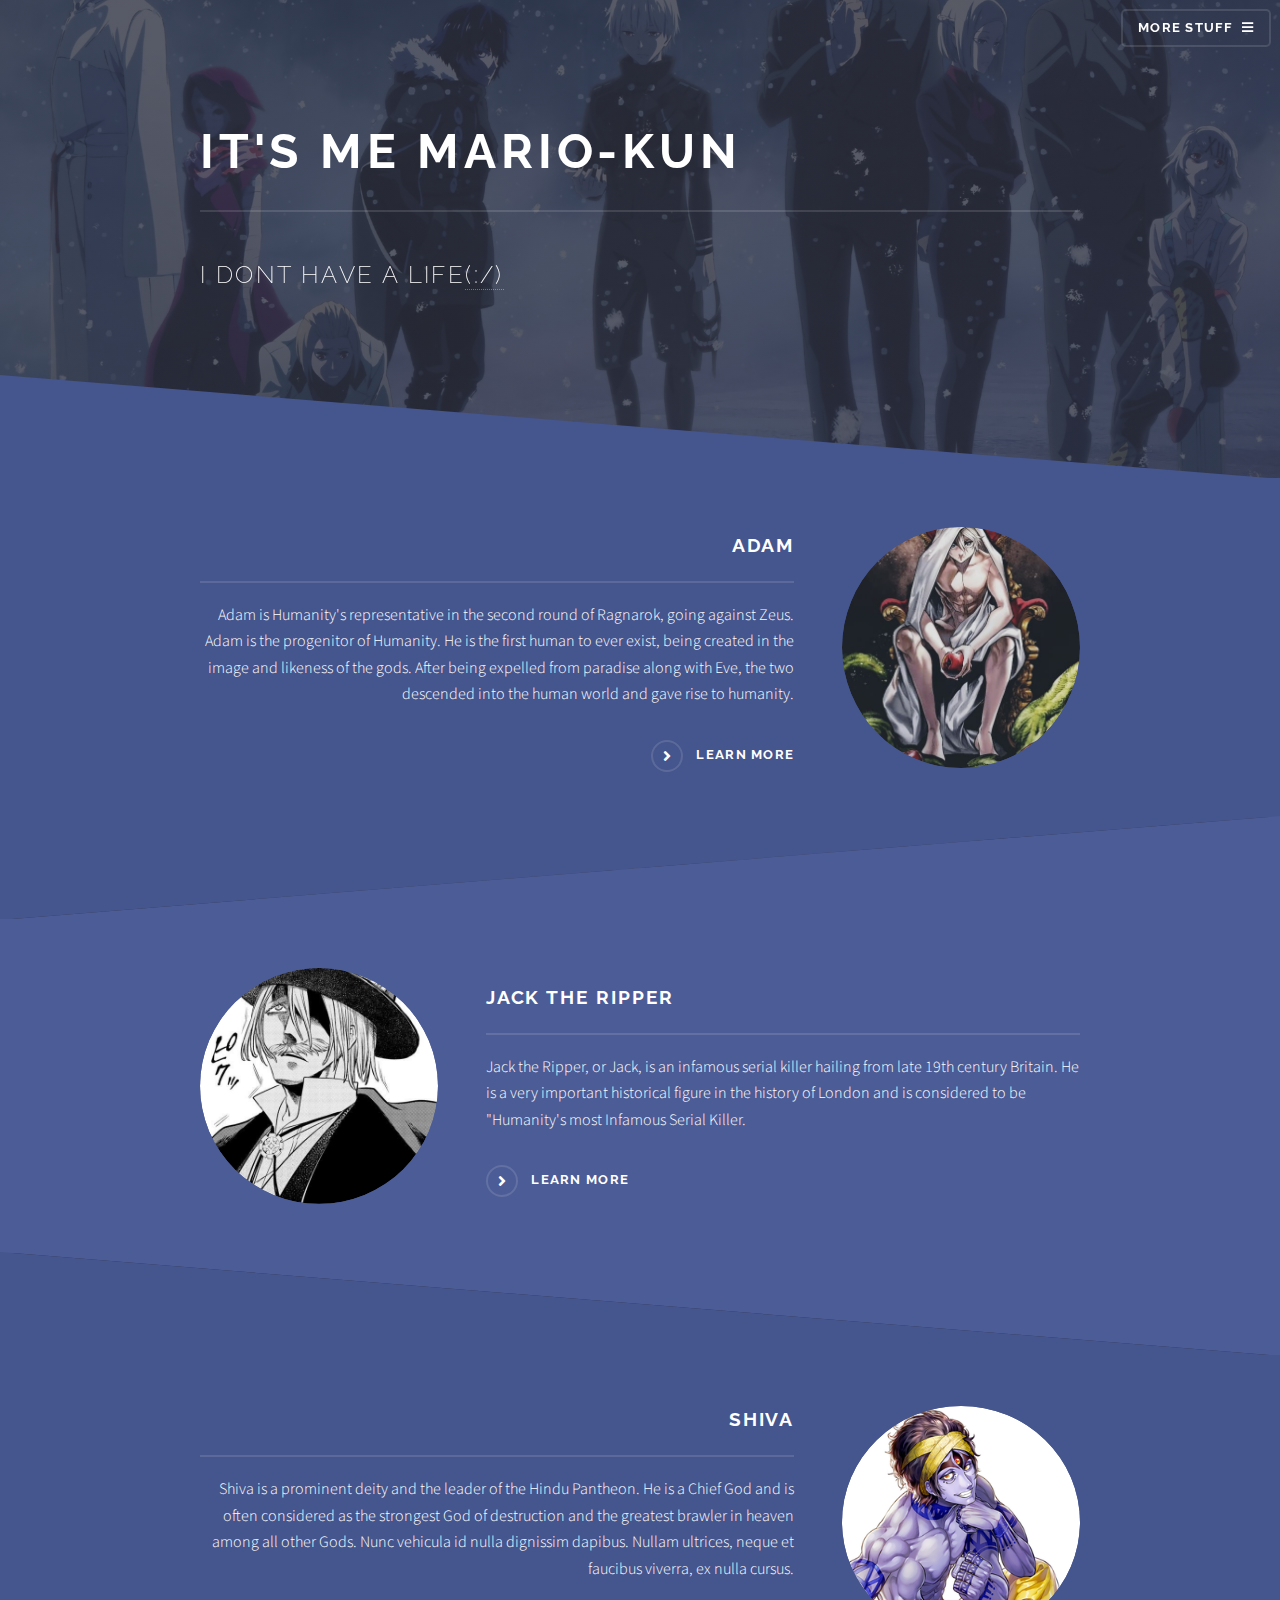
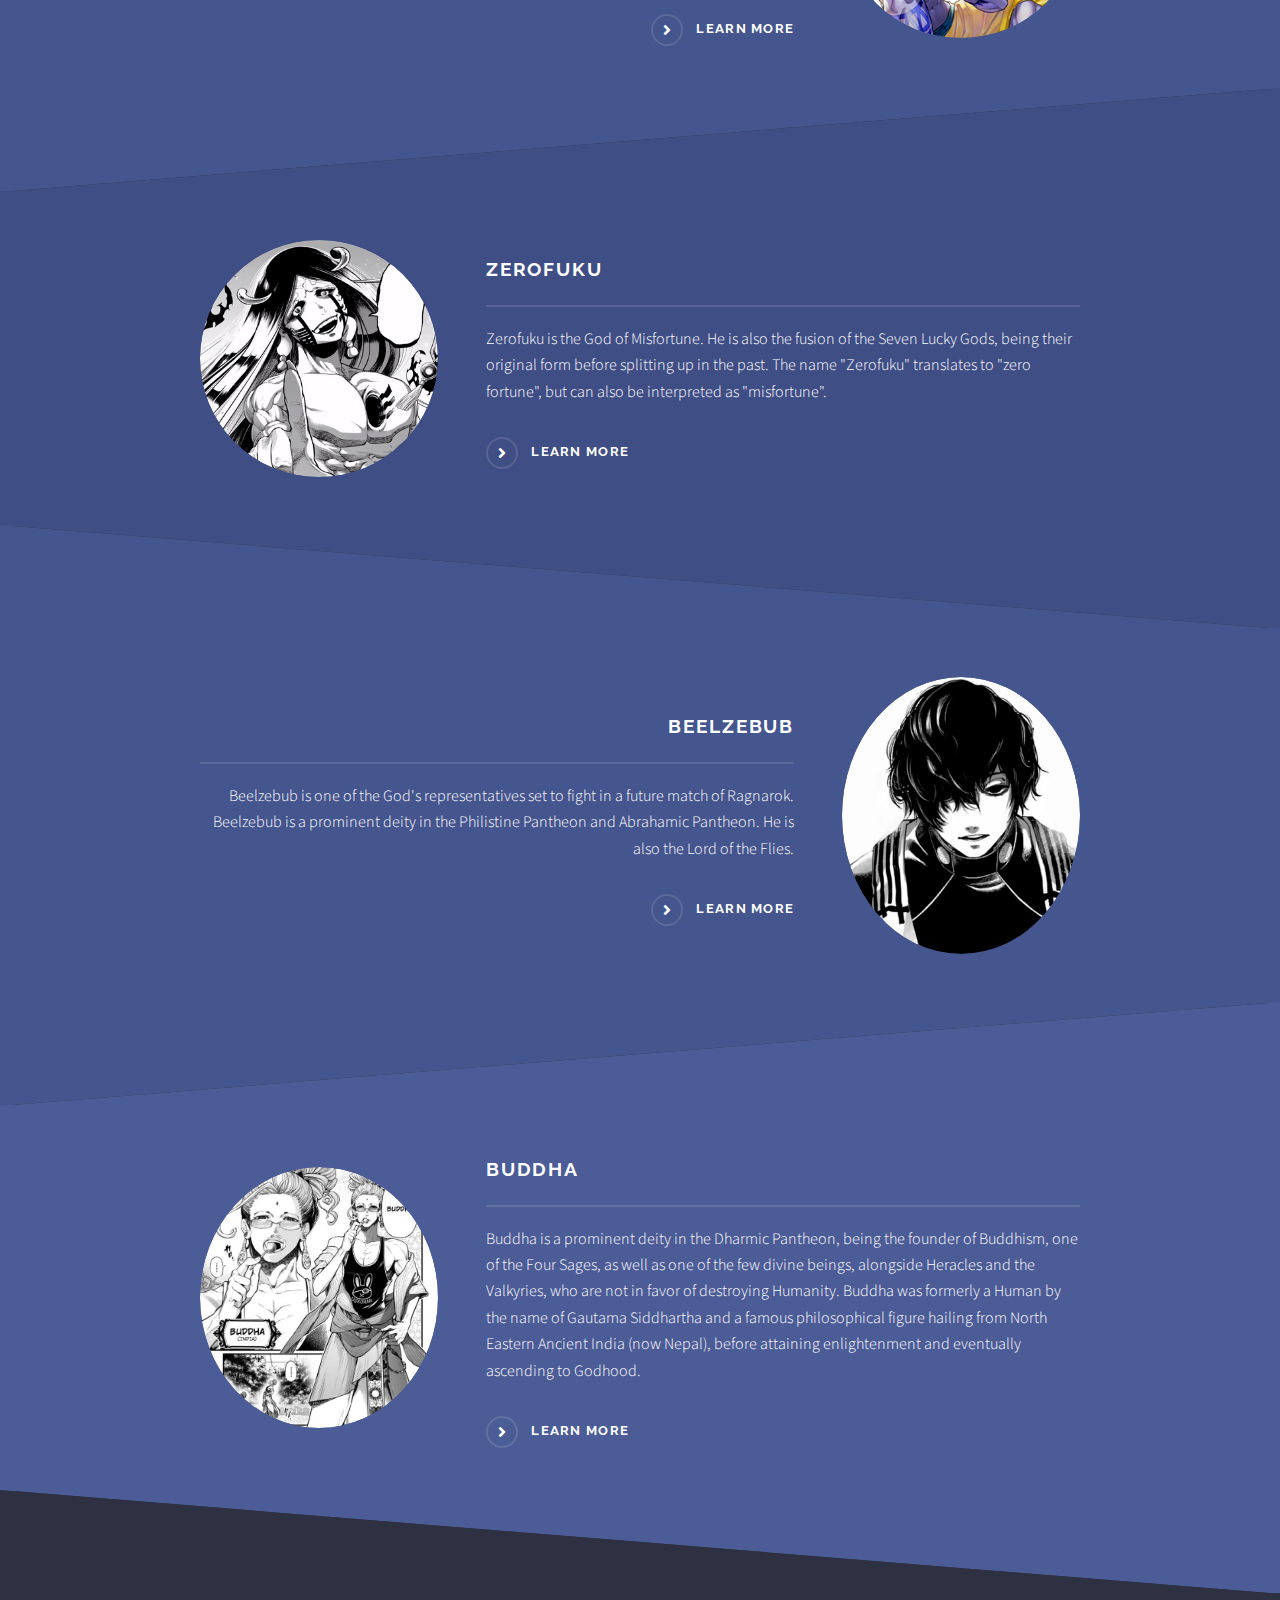
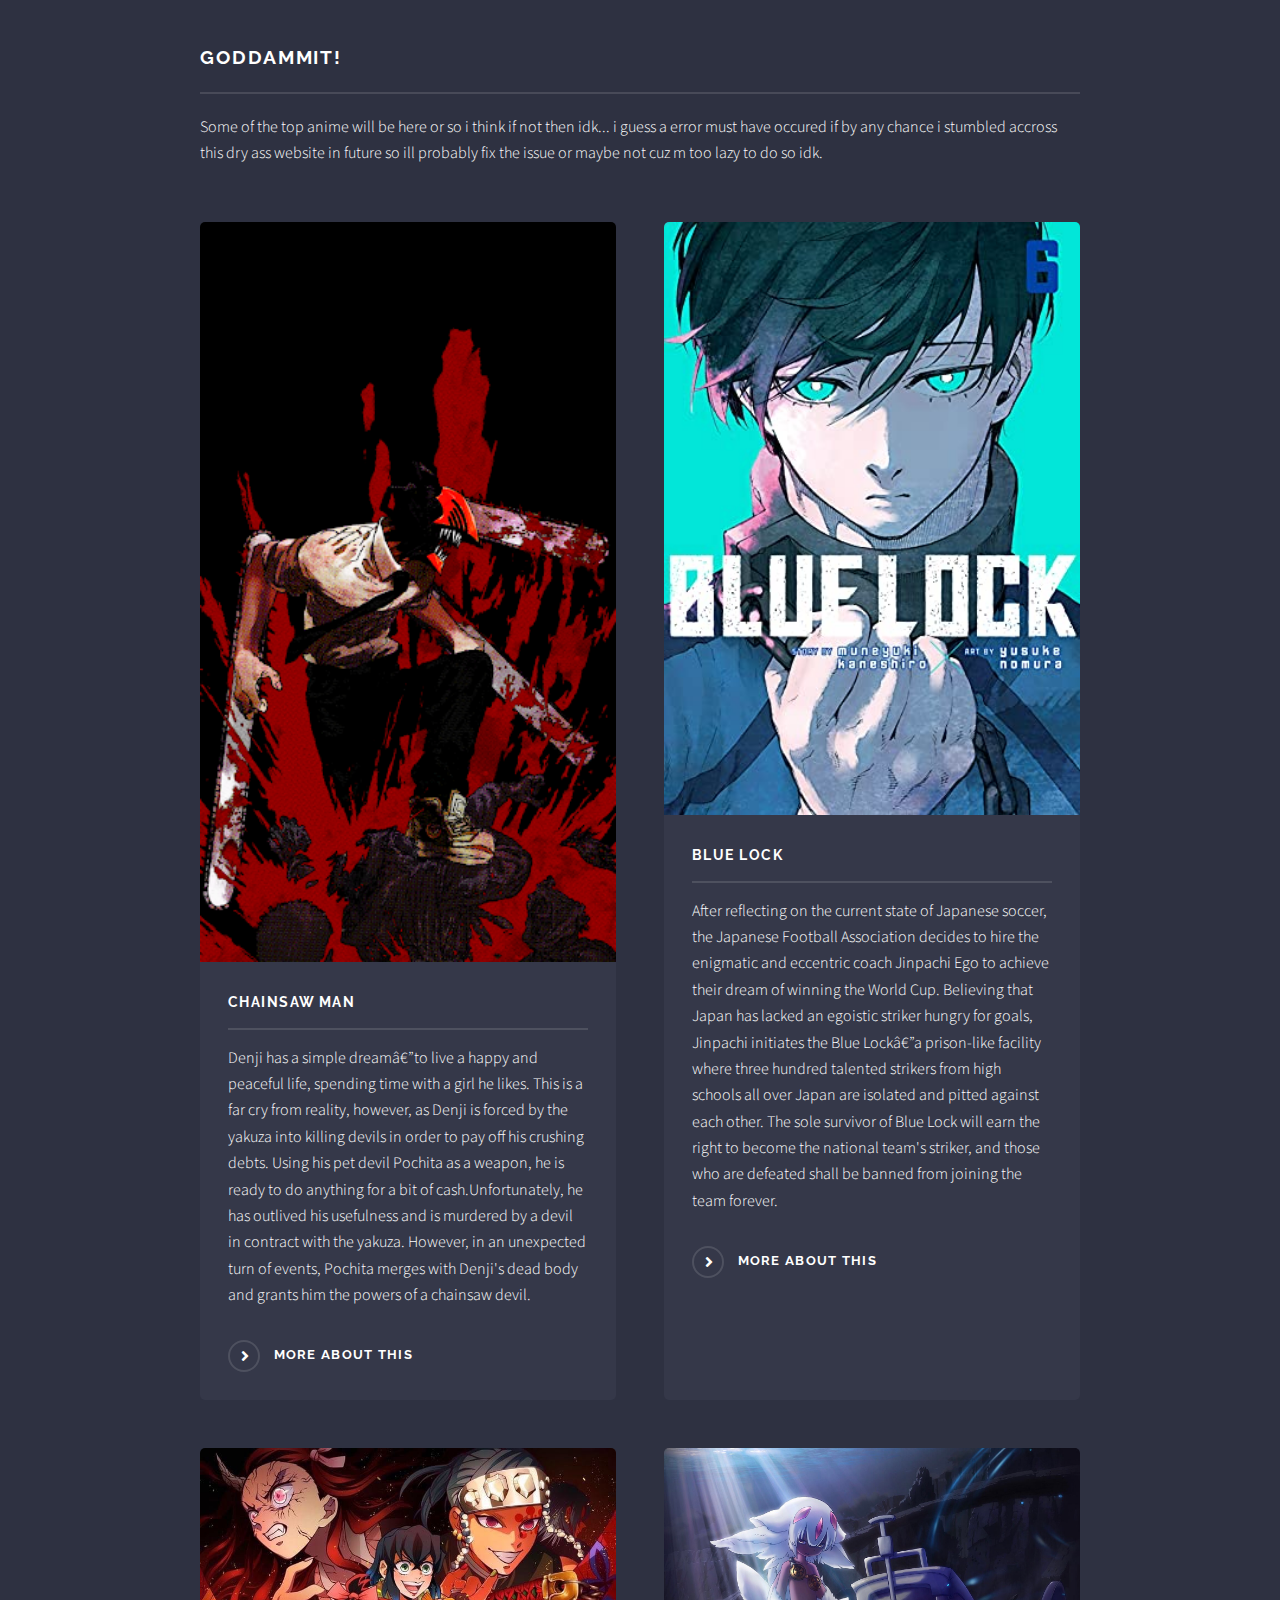
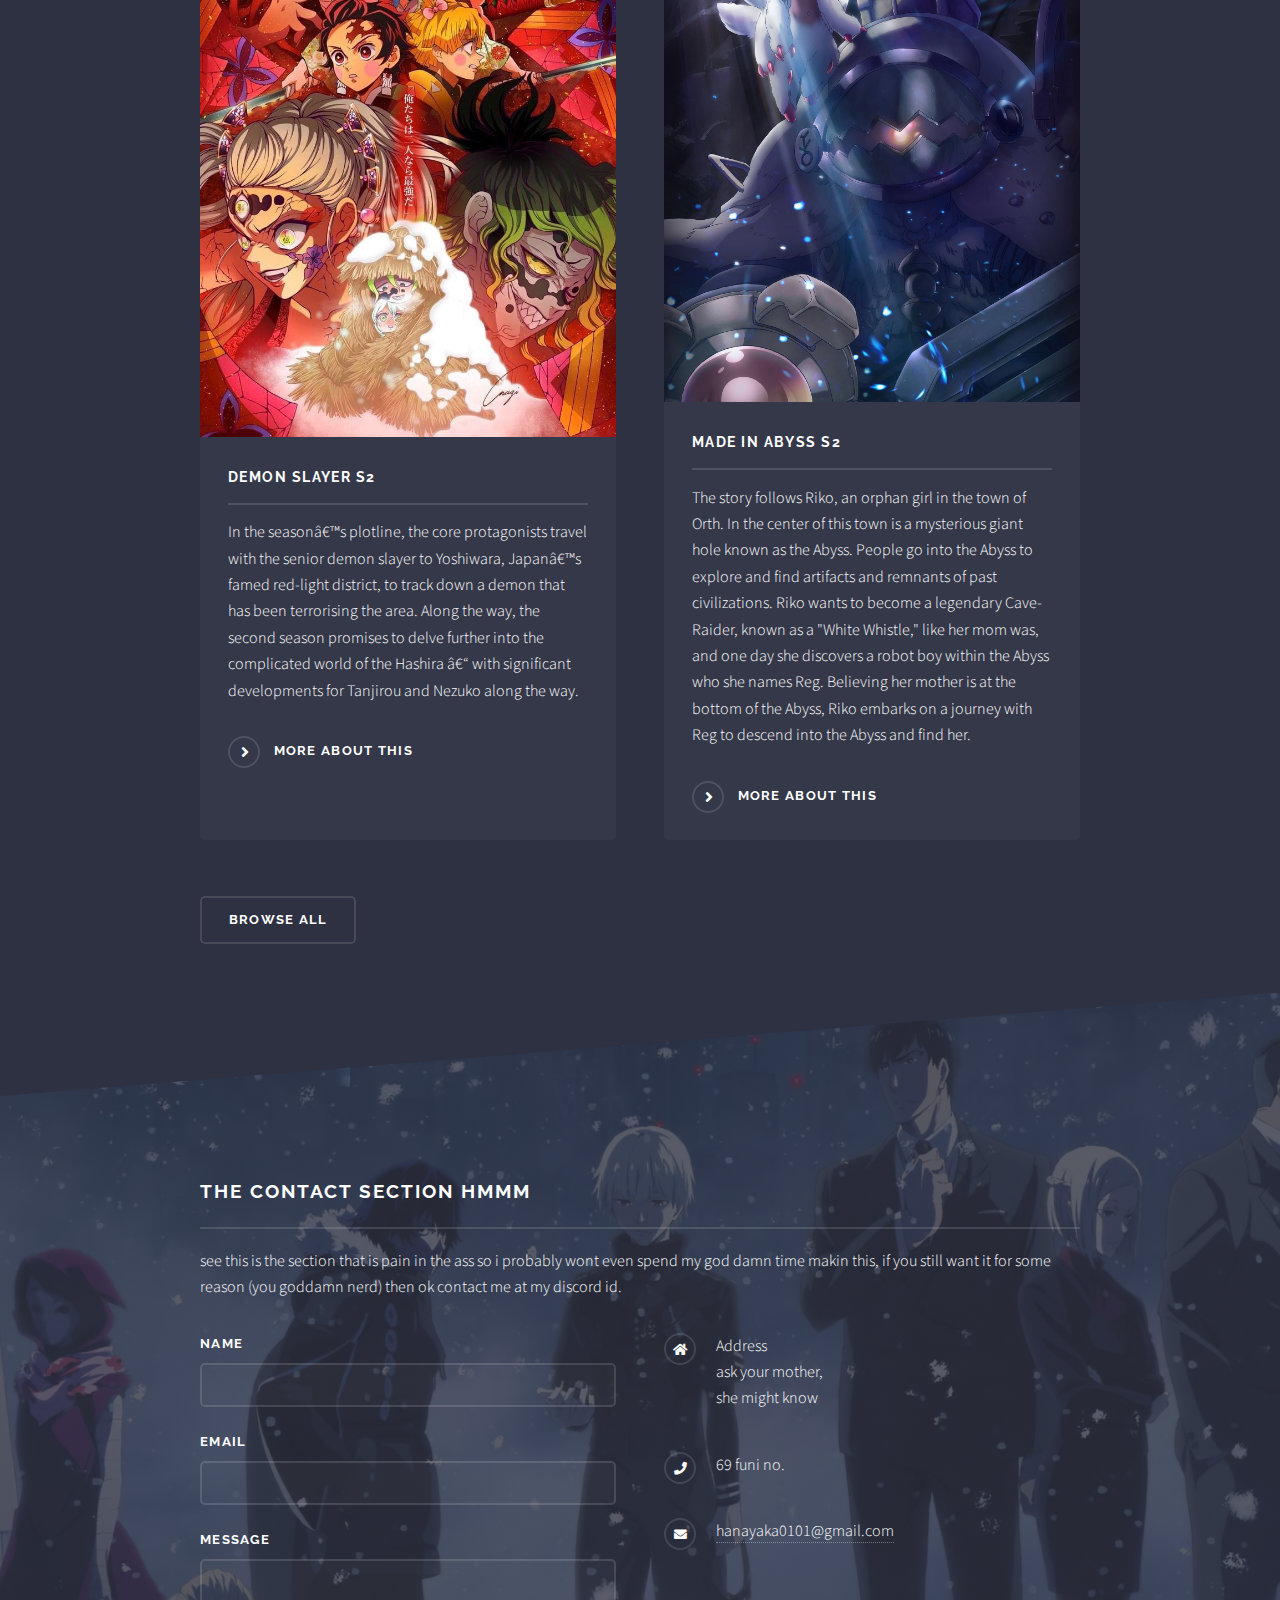
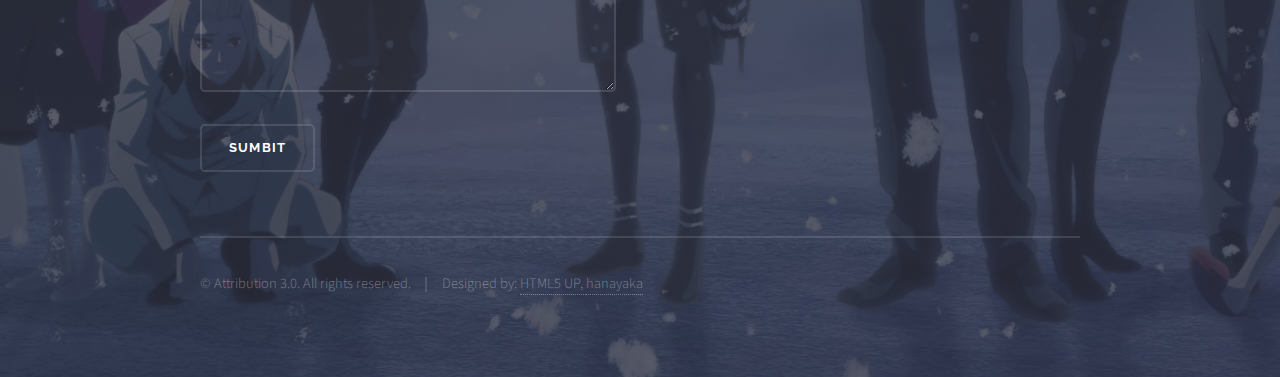
==== index.html @ 84ea5804 "Update index.html" ====
<!DOCTYPE HTML>
<!--
html5up.net | @ajlkn | @hanayaka
-->
<html>
	<head>
		<title>WellerHub</title>
		<link rel="icon" href="images/welp.jpg" type="image/x-icon"
		<meta charset="utf-8" />
		<meta name="viewport" content="width=device-width, initial-scale=1, user-scalable=no" />
		<link rel="stylesheet" href="assets/css/main.css" />
		<noscript><link rel="stylesheet" href="assets/css/noscript.css" /></noscript>
	</head>
	<body class="is-preload">

		<!-- Page Wrapper -->
			<div id="page-wrapper">

				<!-- Header -->
					<header id="header" class="alt">
						<h1><a href="https://www.zoosk.com/date-mix/date-mix/single-life/10-reasons-youre-still-single/#:~:text=5.,to%20put%20yourself%20out%20there.">why are you here?</a></h1>
						<nav>
							<a href="#menu">More stuff</a>
						</nav>
					</header>

				<!-- Menu -->
					<nav id="menu">
						<div class="inner">
							<h2>Menu</h2>
							<ul class="links">
								<li><a href="https://discord.gg/sQ6xyGwTZj">discord</a></li>
								<li><a href="https://myanimelist.net/animelist/Hanayaka?status=2">My anime list</a></li>
								<li><a href="https://www.google.com/finance/quote/BTC-INR?sa=X&ved=2ahUKEwjI1dyVo8D0AhUUSWwGHat9CsYQ-fUHegQIDBAS">Bitcoin</a></li>
							</ul>
							<a href="#" class="close">Close</a>
						</div>
					</nav>

				<!-- Banner -->
					<section id="banner">
						<div class="inner">
							<h2>It's me mario-kun</h2>
							<p>i dont have a life<a href="https://www.youtube.com/watch?v=U_kN8syVgV8">(:/)</a></p>
						</div>
					</section>

				<!-- Wrapper -->
					<section id="wrapper">

						<!-- One -->
							<section id="two" class="wrapper alt spotlight style2">
								<div class="inner">
									<a href="https://record-of-ragnarok.fandom.com/wiki/Adam" class="image"><img src="images/pic01.jpg" alt="" /></a>
									<div class="content">
										<h2 class="major">Adam
										</h2>
										<p>Adam is Humanity's representative in the second round of Ragnarok, going against Zeus.
										Adam is the progenitor of Humanity. He is the first human to ever exist, being created in the image and likeness of the gods. After being expelled from paradise along with Eve, the two descended into the human world and gave rise to humanity.</p>
										<a href="https://record-of-ragnarok.fandom.com/wiki/Adam" class="special">Learn more</a>
									</div>
								</div>
							</section>

						<!-- Two -->
							<section id="one" class="wrapper spotlight style1">
								<div class="inner">
									<a href="https://record-of-ragnarok.fandom.com/wiki/Jack_the_Ripper" class="image"><img src="images/pic2.jpg" alt="" /></a>
									<div class="content">
										<h2 class="major">Jack the ripper</h2>
										<p>Jack the Ripper, or Jack, is an infamous serial killer hailing from late 19th century Britain. He is a very important historical figure in the history of London and is considered to be "Humanity's most Infamous Serial Killer.</p>
										<a href="https://record-of-ragnarok.fandom.com/wiki/Jack_the_Ripper" class="special">Learn more</a>
									</div>
								</div>
							</section>

						<!-- Three -->
							<section id="two2" class="wrapper alt spotlight style2">
								<div class="inner">
									<a href="https://record-of-ragnarok.fandom.com/wiki/Shiva" class="image"><img src="images/pic3.png" alt="" /></a>
									<div class="content">
										<h2 class="major">Shiva

										</h2>
										<p>Shiva is a prominent deity and the leader of the Hindu Pantheon. He is a Chief God and is often considered as the strongest God of destruction and the greatest brawler in heaven among all other Gods. Nunc vehicula id nulla dignissim dapibus. Nullam ultrices, neque et faucibus viverra, ex nulla cursus.</p>
										<a href="https://record-of-ragnarok.fandom.com/wiki/Shiva" class="special">Learn more</a>
									</div>
								</div>
							</section>

							<section id="three" class="wrapper spotlight style3">
								<div class="inner">
									<a href="https://record-of-ragnarok.fandom.com/wiki/Zerofuku" class="image"><img src="images/png1.png" alt="" /></a>
									<div class="content">
										<h2 class="major">Zerofuku</h2>
										<p>Zerofuku is the God of Misfortune. He is also the fusion of the Seven Lucky Gods, being their original form before splitting up in the past. The name "Zerofuku" translates to "zero fortune", but can also be interpreted as "misfortune".</p>
										<a href="https://record-of-ragnarok.fandom.com/wiki/Zerofuku" class="special">Learn more</a>
									</div>
								</div>
							</section>

							<section id="two3" class="wrapper alt spotlight style2">
								<div class="inner">
									<a href="https://record-of-ragnarok.fandom.com/wiki/Beelzebub" class="image"><img src="images/Beelzebub.png" alt="" /></a>
									<div class="content">
										<h2 class="major">Beelzebub</h2>
										<p>Beelzebub is one of the God's representatives set to fight in a future match of Ragnarok.
										Beelzebub is a prominent deity in the Philistine Pantheon and Abrahamic Pantheon. He is also the Lord of the Flies.</p>
										<a href="https://record-of-ragnarok.fandom.com/wiki/Beelzebub" class="special">Learn more</a>
									</div>
								</div>
							</section>

							<section id="one" class="wrapper spotlight style1">
								<div class="inner">
									<a href="https://record-of-ragnarok.fandom.com/wiki/Buddha" class="image"><img src="images/png.jpg" alt="" /></a>
									<div class="content">
										<h2 class="major">Buddha</h2>
										<p>Buddha is a prominent deity in the Dharmic Pantheon, being the founder of Buddhism, one of the Four Sages, as well as one of the few divine beings, alongside Heracles and the Valkyries, who are not in favor of destroying Humanity. Buddha was formerly a Human by the name of Gautama Siddhartha and a famous philosophical figure hailing from North Eastern Ancient India (now Nepal), before attaining enlightenment and eventually ascending to Godhood.</p>
										<a href="https://record-of-ragnarok.fandom.com/wiki/Buddha" class="special">Learn more</a>
									</div>
								</div>
							</section>

							

							<section id="four" class="wrapper alt style1">
								<div class="inner">
									<h2 class="major">GOddammit!</h2>
									<p>Some of the top anime will be here or so i think if not then idk... i guess a error must have occured if by any chance i stumbled accross this dry ass website in future so ill probably fix the issue or maybe not cuz m too lazy to do so idk.</p>
									<section class="features">
										<article>
											<a href="https://myanimelist.net/anime/44511/Chainsaw_Man" class="image"><img src="images/r.png" alt="" /></a>
											<h3 class="major">Chainsaw Man</h3>
											<p>Denji has a simple dream—to live a happy and peaceful life, spending time with a girl he likes. This is a far cry from reality, however, as Denji is forced by the yakuza into killing devils in order to pay off his crushing debts. Using his pet devil Pochita as a weapon, he is ready to do anything for a bit of cash.Unfortunately, he has outlived his usefulness and is murdered by a devil in contract with the yakuza. However, in an unexpected turn of events, Pochita merges with Denji's dead body and grants him the powers of a chainsaw devil. </p>
											<a href="https://myanimelist.net/anime/44511/Chainsaw_Man" class="special">More about this</a>
										</article>
										<article>
											<a href="https://myanimelist.net/anime/49596/Blue_Lock" class="image"><img src="images/pic05.jpg" alt="" /></a>
											<h3 class="major">Blue Lock</h3>
											<p>After reflecting on the current state of Japanese soccer, the Japanese Football Association decides to hire the enigmatic and eccentric coach Jinpachi Ego to achieve their dream of winning the World Cup. Believing that Japan has lacked an egoistic striker hungry for goals, Jinpachi initiates the Blue Lock—a prison-like facility where three hundred talented strikers from high schools all over Japan are isolated and pitted against each other. The sole survivor of Blue Lock will earn the right to become the national team's striker, and those who are defeated shall be banned from joining the team forever.</p>
											<a href="https://myanimelist.net/anime/49596/Blue_Lock" class="special">more about this</a>
										</article>
										<article>
											<a href="https://www.nme.com/news/tv/demon-slayer-season-2-release-date-plot-details-how-to-watch-2942159#:~:text=Eventually%2C%20the%20slayers%20manage%20to,Kyojurou%20in%20a%20titanic%20clash." class="image"><img src="images/pic06.jpg" alt="" /></a>
											<h3 class="major">Demon Slayer S2</h3>
											<p>In the season’s plotline, the core protagonists travel with the senior demon slayer to Yoshiwara, Japan’s famed red-light district, to track down a demon that has been terrorising the area. Along the way, the second season promises to delve further into the complicated world of the Hashira – with significant developments for Tanjirou and Nezuko along the way.</p>
											<a href="https://www.nme.com/news/tv/demon-slayer-season-2-release-date-plot-details-how-to-watch-2942159#:~:text=Eventually%2C%20the%20slayers%20manage%20to,Kyojurou%20in%20a%20titanic%20clash." class="special">more about this</a>
										</article>
										<article>
											<a href="https://collider.com/made-in-abyss-season-2-trailer-anime/#:~:text=Riko%20wants%20to%20become%20a,the%20Abyss%20and%20find%20her." class="image"><img src="images/p.jfif" alt="" /></a>
											<h3 class="major">Made in abyss s2</h3>
											<p> The story follows Riko, an orphan girl in the town of Orth. In the center of this town is a mysterious giant hole known as the Abyss. People go into the Abyss to explore and find artifacts and remnants of past civilizations. Riko wants to become a legendary Cave-Raider, known as a "White Whistle," like her mom was, and one day she discovers a robot boy within the Abyss who she names Reg. Believing her mother is at the bottom of the Abyss, Riko embarks on a journey with Reg to descend into the Abyss and find her.</p>
											<a href="https://collider.com/made-in-abyss-season-2-trailer-anime/#:~:text=Riko%20wants%20to%20become%20a,the%20Abyss%20and%20find%20her." class="special">more about this</a>
										</article>
									</section>
									<ul class="actions">
										<li><a href="https://www.youtube.com/watch?v=dQw4w9WgXcQ" class="button">Browse All</a></li>
									</ul>
								</div>
							</section>
						<!-- Four -->
							

					</section>

				<!-- Footer -->
					<section id="footer">
						<div class="inner">
							<h2 class="major">the contact section hmmm</h2>
							<p>see this is the section that is pain in the ass so i probably wont even spend my god damn time makin this, if you still want it for some reason (you goddamn nerd) then ok contact me at my discord id.</p> 
							<form method="post" action="">
								<div class="fields">
									<div class="field">
										<label for="name">Name</label>
										<input type="text" name="name" id="name" />
									</div>
									<div class="field">
										<label for="email">Email</label>
										<input type="email" name="email" id="email" />
									</div>
									<div class="field">
										<label for="message">Message</label>
										<textarea name="message" id="message" rows="4"></textarea>
									</div>
								</div>
								<ul class="actions">
									<li><a href="https://www.youtube.com/watch?v=dQw4w9WgXcQ" class="button">Sumbit
									</a></li>
								</ul>
							</form>
							<ul class="contact">
								<li class="icon solid fa-home">
									Address<br />
									ask your mother,<br />
									she might know
								</li>
								<li class="icon solid fa-phone">69 funi no.</li>
								<li class="icon solid fa-envelope"><a>hanayaka0101@gmail.com</a></li>
							</ul>
							<ul class="copyright">
								<li>&copy; Attribution 3.0. All rights reserved.</li><li>Designed by: <a href="http://html5up.net">HTML5 UP,   </a><a href="https://myanimelist.net/animelist/Hanayaka?status=2">hanayaka</a></li>
							</ul>
						</div>
					</section>

			</div>

		<!-- Scripts -->
			<script src="assets/js/jquery.min.js"></script>
			<script src="assets/js/jquery.scrollex.min.js"></script>
			<script src="assets/js/browser.min.js"></script>
			<script src="assets/js/breakpoints.min.js"></script>
			<script src="assets/js/util.js"></script>
			<script src="assets/js/main.js"></script>

	</body>
</html>
---- assets/css/main.css ----
@import url(fontawesome-all.min.css);
@import url("https://fonts.googleapis.com/css?family=Raleway:200,700|Source+Sans+Pro:300,600,300italic,600italic");

html, body, div, span, applet, object,
iframe, h1, h2, h3, h4, h5, h6, p, blockquote,
pre, a, abbr, acronym, address, big, cite,
code, del, dfn, em, img, ins, kbd, q, s, samp,
small, strike, strong, sub, sup, tt, var, b,
u, i, center, dl, dt, dd, ol, ul, li, fieldset,
form, label, legend, table, caption, tbody,
tfoot, thead, tr, th, td, article, aside,
canvas, details, embed, figure, figcaption,
footer, header, hgroup, menu, nav, output, ruby,
section, summary, time, mark, audio, video {
	margin: 0;
	padding: 0;
	border: 0;
	font-size: 100%;
	font: inherit;
	vertical-align: baseline;}

article, aside, details, figcaption, figure,
footer, header, hgroup, menu, nav, section {
	display: block;}

body {
	line-height: 1;
}

ol, ul {
	list-style: none;
}

blockquote, q {
	quotes: none;
}

	blockquote:before, blockquote:after, q:before, q:after {
		content: '';
		content: none;
	}

table {
	border-collapse: collapse;
	border-spacing: 0;
}

body {
	-webkit-text-size-adjust: none;
}

mark {
	background-color: transparent;
	color: inherit;
}

input::-moz-focus-inner {
	border: 0;
	padding: 0;
}

input, select, textarea {
	-moz-appearance: none;
	-webkit-appearance: none;
	-ms-appearance: none;
	appearance: none;
}

/* Basic */

	@-ms-viewport {
		width: device-width;
	}

	body {
		-ms-overflow-style: scrollbar;
	}

	@media screen and (max-width: 480px) {

		html, body {
			min-width: 320px;
		}

	}

	html {
		box-sizing: border-box;
	}

	*, *:before, *:after {
		box-sizing: inherit;
	}

	body {
		background-color: #2e3141;
		background-image: linear-gradient(to top, rgba(46, 49, 65, 0.8), rgba(46, 49, 65, 0.8)), url("../../images/bg.jpg");
		background-size: auto,
 cover;
		background-attachment: fixed,
 fixed;
		background-position: center,
 center;
	}

		body.is-preload *, body.is-preload *:before, body.is-preload *:after {
			-moz-animation: none !important;
			-webkit-animation: none !important;
			-ms-animation: none !important;
			animation: none !important;
			-moz-transition: none !important;
			-webkit-transition: none !important;
			-ms-transition: none !important;
			transition: none !important;
		}

/* Type */

	body, input, select, textarea {
		color: #ffffff;
		font-family: "Source Sans Pro", Helvetica, sans-serif;
		font-size: 18pt;
		font-weight: 300;
		line-height: 1.65;
	}

		@media screen and (max-width: 1680px) {

			body, input, select, textarea {
				font-size: 13pt;
			}

		}

		@media screen and (max-width: 1280px) {

			body, input, select, textarea {
				font-size: 12pt;
			}

		}

		@media screen and (max-width: 980px) {

			body, input, select, textarea {
				font-size: 12pt;
			}

		}

		@media screen and (max-width: 736px) {

			body, input, select, textarea {
				font-size: 12pt;
			}

		}

		@media screen and (max-width: 480px) {

			body, input, select, textarea {
				font-size: 12pt;
			}

		}

	a {
		-moz-transition: color 0.2s ease-in-out, border-bottom-color 0.2s ease-in-out;
		-webkit-transition: color 0.2s ease-in-out, border-bottom-color 0.2s ease-in-out;
		-ms-transition: color 0.2s ease-in-out, border-bottom-color 0.2s ease-in-out;
		transition: color 0.2s ease-in-out, border-bottom-color 0.2s ease-in-out;
		border-bottom: dotted 1px rgba(255, 255, 255, 0.35);
		color: #ffffff;
		text-decoration: none;
	}

		a:hover {
			border-bottom-color: transparent;
			color: #ffffff !important;
		}

		a.special:not(.button) {
			text-decoration: none;
			border-bottom: 0;
			display: block;
			font-family: Raleway, Helvetica, sans-serif;
			font-size: 0.8em;
			font-weight: 700;
			letter-spacing: 0.1em;
			margin: 0 0 2em 0;
			text-transform: uppercase;
		}

			a.special:not(.button):before {
				-moz-osx-font-smoothing: grayscale;
				-webkit-font-smoothing: antialiased;
				display: inline-block;
				font-style: normal;
				font-variant: normal;
				text-rendering: auto;
				line-height: 1;
				text-transform: none !important;
				font-family: 'Font Awesome 5 Free';
				font-weight: 900;
			}

			a.special:not(.button):before {
				-moz-transition: background-color 0.2s ease-in-out;
				-webkit-transition: background-color 0.2s ease-in-out;
				-ms-transition: background-color 0.2s ease-in-out;
				transition: background-color 0.2s ease-in-out;
				border-radius: 100%;
				border: solid 2px rgba(255, 255, 255, 0.125);
				content: '\f105';
				display: inline-block;
				font-size: 1.25em;
				height: 2em;
				line-height: 1.75em;
				margin-right: 0.85em;
				text-align: center;
				text-indent: 0.15em;
				vertical-align: middle;
				width: 2em;
			}

			a.special:not(.button):hover:before {
				background-color: rgba(255, 255, 255, 0.025);
			}

			a.special:not(.button):active:before {
				background-color: rgba(255, 255, 255, 0.075);
			}

	strong, b {
		color: #ffffff;
		font-weight: 600;
	}

	em, i {
		font-style: italic;
	}

	p {
		margin: 0 0 2em 0;
	}

	h1, h2, h3, h4, h5, h6 {
		color: #ffffff;
		font-family: Raleway, Helvetica, sans-serif;
		font-weight: 700;
		letter-spacing: 0.1em;
		margin: 0 0 1em 0;
		text-transform: uppercase;
	}

		h1 a, h2 a, h3 a, h4 a, h5 a, h6 a {
			color: inherit;
			text-decoration: none;
			border-bottom: 0;
		}

		h1 span, h2 span, h3 span, h4 span, h5 span, h6 span {
			font-weight: 200;
		}

		h1.major, h2.major, h3.major, h4.major, h5.major, h6.major {
			padding-bottom: 1em;
			border-bottom: solid 2px rgba(255, 255, 255, 0.125);
		}

	h2 {
		font-size: 1.2em;
	}

	h3 {
		font-size: 0.9em;
	}

	h4 {
		font-size: 0.7em;
	}

	h5 {
		font-size: 0.7em;
	}

	h6 {
		font-size: 0.7em;
	}

	@media screen and (max-width: 736px) {

		h2 {
			font-size: 1em;
		}

		h3 {
			font-size: 0.8em;
		}

	}

	sub {
		font-size: 0.8em;
		position: relative;
		top: 0.5em;
	}

	sup {
		font-size: 0.8em;
		position: relative;
		top: -0.5em;
	}

	blockquote {
		border-left: solid 4px rgba(255, 255, 255, 0.125);
		font-style: italic;
		margin: 0 0 2em 0;
		padding: 0.5em 0 0.5em 2em;
	}

	code {
		background: rgba(255, 255, 255, 0.025);
		border-radius: 5px;
		border: solid 2px rgba(255, 255, 255, 0.125);
		font-family: "Courier New", monospace;
		font-size: 0.9em;
		margin: 0 0.25em;
		padding: 0.25em 0.65em;
	}

	pre {
		-webkit-overflow-scrolling: touch;
		font-family: "Courier New", monospace;
		font-size: 0.9em;
		margin: 0 0 2em 0;
	}

		pre code {
			display: block;
			line-height: 1.75em;
			padding: 1em 1.5em;
			overflow-x: auto;
		}

	hr {
		border: 0;
		border-bottom: solid 2px rgba(255, 255, 255, 0.125);
		margin: 2.5em 0;
	}

		hr.major {
			margin: 4em 0;
		}

	.align-left {
		text-align: left;
	}

	.align-center {
		text-align: center;
	}

	.align-right {
		text-align: right;
	}

/* Row */

	.row {
		display: flex;
		flex-wrap: wrap;
		box-sizing: border-box;
		align-items: stretch;
	}

		.row > * {
			box-sizing: border-box;
		}

		.row.gtr-uniform > * > :last-child {
			margin-bottom: 0;
		}

		.row.aln-left {
			justify-content: flex-start;
		}

		.row.aln-center {
			justify-content: center;
		}

		.row.aln-right {
			justify-content: flex-end;
		}

		.row.aln-top {
			align-items: flex-start;
		}

		.row.aln-middle {
			align-items: center;
		}

		.row.aln-bottom {
			align-items: flex-end;
		}

		.row > .imp {
			order: -1;
		}

		.row > .col-1 {
			width: 8.33333%;
		}

		.row > .off-1 {
			margin-left: 8.33333%;
		}

		.row > .col-2 {
			width: 16.66667%;
		}

		.row > .off-2 {
			margin-left: 16.66667%;
		}

		.row > .col-3 {
			width: 25%;
		}

		.row > .off-3 {
			margin-left: 25%;
		}

		.row > .col-4 {
			width: 33.33333%;
		}

		.row > .off-4 {
			margin-left: 33.33333%;
		}

		.row > .col-5 {
			width: 41.66667%;
		}

		.row > .off-5 {
			margin-left: 41.66667%;
		}

		.row > .col-6 {
			width: 50%;
		}

		.row > .off-6 {
			margin-left: 50%;
		}

		.row > .col-7 {
			width: 58.33333%;
		}

		.row > .off-7 {
			margin-left: 58.33333%;
		}

		.row > .col-8 {
			width: 66.66667%;
		}

		.row > .off-8 {
			margin-left: 66.66667%;
		}

		.row > .col-9 {
			width: 75%;
		}

		.row > .off-9 {
			margin-left: 75%;
		}

		.row > .col-10 {
			width: 83.33333%;
		}

		.row > .off-10 {
			margin-left: 83.33333%;
		}

		.row > .col-11 {
			width: 91.66667%;
		}

		.row > .off-11 {
			margin-left: 91.66667%;
		}

		.row > .col-12 {
			width: 100%;
		}

		.row > .off-12 {
			margin-left: 100%;
		}

		.row.gtr-0 {
			margin-top: 0;
			margin-left: 0em;
		}

			.row.gtr-0 > * {
				padding: 0 0 0 0em;
			}

			.row.gtr-0.gtr-uniform {
				margin-top: 0em;
			}

				.row.gtr-0.gtr-uniform > * {
					padding-top: 0em;
				}

		.row.gtr-25 {
			margin-top: 0;
			margin-left: -0.4375em;
		}

			.row.gtr-25 > * {
				padding: 0 0 0 0.4375em;
			}

			.row.gtr-25.gtr-uniform {
				margin-top: -0.4375em;
			}

				.row.gtr-25.gtr-uniform > * {
					padding-top: 0.4375em;
				}

		.row.gtr-50 {
			margin-top: 0;
			margin-left: -0.875em;
		}

			.row.gtr-50 > * {
				padding: 0 0 0 0.875em;
			}

			.row.gtr-50.gtr-uniform {
				margin-top: -0.875em;
			}

				.row.gtr-50.gtr-uniform > * {
					padding-top: 0.875em;
				}

		.row {
			margin-top: 0;
			margin-left: -1.75em;
		}

			.row > * {
				padding: 0 0 0 1.75em;
			}

			.row.gtr-uniform {
				margin-top: -1.75em;
			}

				.row.gtr-uniform > * {
					padding-top: 1.75em;
				}

		.row.gtr-150 {
			margin-top: 0;
			margin-left: -2.625em;
		}

			.row.gtr-150 > * {
				padding: 0 0 0 2.625em;
			}

			.row.gtr-150.gtr-uniform {
				margin-top: -2.625em;
			}

				.row.gtr-150.gtr-uniform > * {
					padding-top: 2.625em;
				}

		.row.gtr-200 {
			margin-top: 0;
			margin-left: -3.5em;
		}

			.row.gtr-200 > * {
				padding: 0 0 0 3.5em;
			}

			.row.gtr-200.gtr-uniform {
				margin-top: -3.5em;
			}

				.row.gtr-200.gtr-uniform > * {
					padding-top: 3.5em;
				}

		@media screen and (max-width: 1680px) {

			.row {
				display: flex;
				flex-wrap: wrap;
				box-sizing: border-box;
				align-items: stretch;
			}

				.row > * {
					box-sizing: border-box;
				}

				.row.gtr-uniform > * > :last-child {
					margin-bottom: 0;
				}

				.row.aln-left {
					justify-content: flex-start;
				}

				.row.aln-center {
					justify-content: center;
				}

				.row.aln-right {
					justify-content: flex-end;
				}

				.row.aln-top {
					align-items: flex-start;
				}

				.row.aln-middle {
					align-items: center;
				}

				.row.aln-bottom {
					align-items: flex-end;
				}

				.row > .imp-xlarge {
					order: -1;
				}

				.row > .col-1-xlarge {
					width: 8.33333%;
				}

				.row > .off-1-xlarge {
					margin-left: 8.33333%;
				}

				.row > .col-2-xlarge {
					width: 16.66667%;
				}

				.row > .off-2-xlarge {
					margin-left: 16.66667%;
				}

				.row > .col-3-xlarge {
					width: 25%;
				}

				.row > .off-3-xlarge {
					margin-left: 25%;
				}

				.row > .col-4-xlarge {
					width: 33.33333%;
				}

				.row > .off-4-xlarge {
					margin-left: 33.33333%;
				}

				.row > .col-5-xlarge {
					width: 41.66667%;
				}

				.row > .off-5-xlarge {
					margin-left: 41.66667%;
				}

				.row > .col-6-xlarge {
					width: 50%;
				}

				.row > .off-6-xlarge {
					margin-left: 50%;
				}

				.row > .col-7-xlarge {
					width: 58.33333%;
				}

				.row > .off-7-xlarge {
					margin-left: 58.33333%;
				}

				.row > .col-8-xlarge {
					width: 66.66667%;
				}

				.row > .off-8-xlarge {
					margin-left: 66.66667%;
				}

				.row > .col-9-xlarge {
					width: 75%;
				}

				.row > .off-9-xlarge {
					margin-left: 75%;
				}

				.row > .col-10-xlarge {
					width: 83.33333%;
				}

				.row > .off-10-xlarge {
					margin-left: 83.33333%;
				}

				.row > .col-11-xlarge {
					width: 91.66667%;
				}

				.row > .off-11-xlarge {
					margin-left: 91.66667%;
				}

				.row > .col-12-xlarge {
					width: 100%;
				}

				.row > .off-12-xlarge {
					margin-left: 100%;
				}

				.row.gtr-0 {
					margin-top: 0;
					margin-left: 0em;
				}

					.row.gtr-0 > * {
						padding: 0 0 0 0em;
					}

					.row.gtr-0.gtr-uniform {
						margin-top: 0em;
					}

						.row.gtr-0.gtr-uniform > * {
							padding-top: 0em;
						}

				.row.gtr-25 {
					margin-top: 0;
					margin-left: -0.4375em;
				}

					.row.gtr-25 > * {
						padding: 0 0 0 0.4375em;
					}

					.row.gtr-25.gtr-uniform {
						margin-top: -0.4375em;
					}

						.row.gtr-25.gtr-uniform > * {
							padding-top: 0.4375em;
						}

				.row.gtr-50 {
					margin-top: 0;
					margin-left: -0.875em;
				}

					.row.gtr-50 > * {
						padding: 0 0 0 0.875em;
					}

					.row.gtr-50.gtr-uniform {
						margin-top: -0.875em;
					}

						.row.gtr-50.gtr-uniform > * {
							padding-top: 0.875em;
						}

				.row {
					margin-top: 0;
					margin-left: -1.75em;
				}

					.row > * {
						padding: 0 0 0 1.75em;
					}

					.row.gtr-uniform {
						margin-top: -1.75em;
					}

						.row.gtr-uniform > * {
							padding-top: 1.75em;
						}

				.row.gtr-150 {
					margin-top: 0;
					margin-left: -2.625em;
				}

					.row.gtr-150 > * {
						padding: 0 0 0 2.625em;
					}

					.row.gtr-150.gtr-uniform {
						margin-top: -2.625em;
					}

						.row.gtr-150.gtr-uniform > * {
							padding-top: 2.625em;
						}

				.row.gtr-200 {
					margin-top: 0;
					margin-left: -3.5em;
				}

					.row.gtr-200 > * {
						padding: 0 0 0 3.5em;
					}

					.row.gtr-200.gtr-uniform {
						margin-top: -3.5em;
					}

						.row.gtr-200.gtr-uniform > * {
							padding-top: 3.5em;
						}

		}

		@media screen and (max-width: 1280px) {

			.row {
				display: flex;
				flex-wrap: wrap;
				box-sizing: border-box;
				align-items: stretch;
			}

				.row > * {
					box-sizing: border-box;
				}

				.row.gtr-uniform > * > :last-child {
					margin-bottom: 0;
				}

				.row.aln-left {
					justify-content: flex-start;
				}

				.row.aln-center {
					justify-content: center;
				}

				.row.aln-right {
					justify-content: flex-end;
				}

				.row.aln-top {
					align-items: flex-start;
				}

				.row.aln-middle {
					align-items: center;
				}

				.row.aln-bottom {
					align-items: flex-end;
				}

				.row > .imp-large {
					order: -1;
				}

				.row > .col-1-large {
					width: 8.33333%;
				}

				.row > .off-1-large {
					margin-left: 8.33333%;
				}

				.row > .col-2-large {
					width: 16.66667%;
				}

				.row > .off-2-large {
					margin-left: 16.66667%;
				}

				.row > .col-3-large {
					width: 25%;
				}

				.row > .off-3-large {
					margin-left: 25%;
				}

				.row > .col-4-large {
					width: 33.33333%;
				}

				.row > .off-4-large {
					margin-left: 33.33333%;
				}

				.row > .col-5-large {
					width: 41.66667%;
				}

				.row > .off-5-large {
					margin-left: 41.66667%;
				}

				.row > .col-6-large {
					width: 50%;
				}

				.row > .off-6-large {
					margin-left: 50%;
				}

				.row > .col-7-large {
					width: 58.33333%;
				}

				.row > .off-7-large {
					margin-left: 58.33333%;
				}

				.row > .col-8-large {
					width: 66.66667%;
				}

				.row > .off-8-large {
					margin-left: 66.66667%;
				}

				.row > .col-9-large {
					width: 75%;
				}

				.row > .off-9-large {
					margin-left: 75%;
				}

				.row > .col-10-large {
					width: 83.33333%;
				}

				.row > .off-10-large {
					margin-left: 83.33333%;
				}

				.row > .col-11-large {
					width: 91.66667%;
				}

				.row > .off-11-large {
					margin-left: 91.66667%;
				}

				.row > .col-12-large {
					width: 100%;
				}

				.row > .off-12-large {
					margin-left: 100%;
				}

				.row.gtr-0 {
					margin-top: 0;
					margin-left: 0em;
				}

					.row.gtr-0 > * {
						padding: 0 0 0 0em;
					}

					.row.gtr-0.gtr-uniform {
						margin-top: 0em;
					}

						.row.gtr-0.gtr-uniform > * {
							padding-top: 0em;
						}

				.row.gtr-25 {
					margin-top: 0;
					margin-left: -0.4375em;
				}

					.row.gtr-25 > * {
						padding: 0 0 0 0.4375em;
					}

					.row.gtr-25.gtr-uniform {
						margin-top: -0.4375em;
					}

						.row.gtr-25.gtr-uniform > * {
							padding-top: 0.4375em;
						}

				.row.gtr-50 {
					margin-top: 0;
					margin-left: -0.875em;
				}

					.row.gtr-50 > * {
						padding: 0 0 0 0.875em;
					}

					.row.gtr-50.gtr-uniform {
						margin-top: -0.875em;
					}

						.row.gtr-50.gtr-uniform > * {
							padding-top: 0.875em;
						}

				.row {
					margin-top: 0;
					margin-left: -1.75em;
				}

					.row > * {
						padding: 0 0 0 1.75em;
					}

					.row.gtr-uniform {
						margin-top: -1.75em;
					}

						.row.gtr-uniform > * {
							padding-top: 1.75em;
						}

				.row.gtr-150 {
					margin-top: 0;
					margin-left: -2.625em;
				}

					.row.gtr-150 > * {
						padding: 0 0 0 2.625em;
					}

					.row.gtr-150.gtr-uniform {
						margin-top: -2.625em;
					}

						.row.gtr-150.gtr-uniform > * {
							padding-top: 2.625em;
						}

				.row.gtr-200 {
					margin-top: 0;
					margin-left: -3.5em;
				}

					.row.gtr-200 > * {
						padding: 0 0 0 3.5em;
					}

					.row.gtr-200.gtr-uniform {
						margin-top: -3.5em;
					}

						.row.gtr-200.gtr-uniform > * {
							padding-top: 3.5em;
						}

		}

		@media screen and (max-width: 980px) {

			.row {
				display: flex;
				flex-wrap: wrap;
				box-sizing: border-box;
				align-items: stretch;
			}

				.row > * {
					box-sizing: border-box;
				}

				.row.gtr-uniform > * > :last-child {
					margin-bottom: 0;
				}

				.row.aln-left {
					justify-content: flex-start;
				}

				.row.aln-center {
					justify-content: center;
				}

				.row.aln-right {
					justify-content: flex-end;
				}

				.row.aln-top {
					align-items: flex-start;
				}

				.row.aln-middle {
					align-items: center;
				}

				.row.aln-bottom {
					align-items: flex-end;
				}

				.row > .imp-medium {
					order: -1;
				}

				.row > .col-1-medium {
					width: 8.33333%;
				}

				.row > .off-1-medium {
					margin-left: 8.33333%;
				}

				.row > .col-2-medium {
					width: 16.66667%;
				}

				.row > .off-2-medium {
					margin-left: 16.66667%;
				}

				.row > .col-3-medium {
					width: 25%;
				}

				.row > .off-3-medium {
					margin-left: 25%;
				}

				.row > .col-4-medium {
					width: 33.33333%;
				}

				.row > .off-4-medium {
					margin-left: 33.33333%;
				}

				.row > .col-5-medium {
					width: 41.66667%;
				}

				.row > .off-5-medium {
					margin-left: 41.66667%;
				}

				.row > .col-6-medium {
					width: 50%;
				}

				.row > .off-6-medium {
					margin-left: 50%;
				}

				.row > .col-7-medium {
					width: 58.33333%;
				}

				.row > .off-7-medium {
					margin-left: 58.33333%;
				}

				.row > .col-8-medium {
					width: 66.66667%;
				}

				.row > .off-8-medium {
					margin-left: 66.66667%;
				}

				.row > .col-9-medium {
					width: 75%;
				}

				.row > .off-9-medium {
					margin-left: 75%;
				}

				.row > .col-10-medium {
					width: 83.33333%;
				}

				.row > .off-10-medium {
					margin-left: 83.33333%;
				}

				.row > .col-11-medium {
					width: 91.66667%;
				}

				.row > .off-11-medium {
					margin-left: 91.66667%;
				}

				.row > .col-12-medium {
					width: 100%;
				}

				.row > .off-12-medium {
					margin-left: 100%;
				}

				.row.gtr-0 {
					margin-top: 0;
					margin-left: 0em;
				}

					.row.gtr-0 > * {
						padding: 0 0 0 0em;
					}

					.row.gtr-0.gtr-uniform {
						margin-top: 0em;
					}

						.row.gtr-0.gtr-uniform > * {
							padding-top: 0em;
						}

				.row.gtr-25 {
					margin-top: 0;
					margin-left: -0.4375em;
				}

					.row.gtr-25 > * {
						padding: 0 0 0 0.4375em;
					}

					.row.gtr-25.gtr-uniform {
						margin-top: -0.4375em;
					}

						.row.gtr-25.gtr-uniform > * {
							padding-top: 0.4375em;
						}

				.row.gtr-50 {
					margin-top: 0;
					margin-left: -0.875em;
				}

					.row.gtr-50 > * {
						padding: 0 0 0 0.875em;
					}

					.row.gtr-50.gtr-uniform {
						margin-top: -0.875em;
					}

						.row.gtr-50.gtr-uniform > * {
							padding-top: 0.875em;
						}

				.row {
					margin-top: 0;
					margin-left: -1.75em;
				}

					.row > * {
						padding: 0 0 0 1.75em;
					}

					.row.gtr-uniform {
						margin-top: -1.75em;
					}

						.row.gtr-uniform > * {
							padding-top: 1.75em;
						}

				.row.gtr-150 {
					margin-top: 0;
					margin-left: -2.625em;
				}

					.row.gtr-150 > * {
						padding: 0 0 0 2.625em;
					}

					.row.gtr-150.gtr-uniform {
						margin-top: -2.625em;
					}

						.row.gtr-150.gtr-uniform > * {
							padding-top: 2.625em;
						}

				.row.gtr-200 {
					margin-top: 0;
					margin-left: -3.5em;
				}

					.row.gtr-200 > * {
						padding: 0 0 0 3.5em;
					}

					.row.gtr-200.gtr-uniform {
						margin-top: -3.5em;
					}

						.row.gtr-200.gtr-uniform > * {
							padding-top: 3.5em;
						}

		}

		@media screen and (max-width: 736px) {

			.row {
				display: flex;
				flex-wrap: wrap;
				box-sizing: border-box;
				align-items: stretch;
			}

				.row > * {
					box-sizing: border-box;
				}

				.row.gtr-uniform > * > :last-child {
					margin-bottom: 0;
				}

				.row.aln-left {
					justify-content: flex-start;
				}

				.row.aln-center {
					justify-content: center;
				}

				.row.aln-right {
					justify-content: flex-end;
				}

				.row.aln-top {
					align-items: flex-start;
				}

				.row.aln-middle {
					align-items: center;
				}

				.row.aln-bottom {
					align-items: flex-end;
				}

				.row > .imp-small {
					order: -1;
				}

				.row > .col-1-small {
					width: 8.33333%;
				}

				.row > .off-1-small {
					margin-left: 8.33333%;
				}

				.row > .col-2-small {
					width: 16.66667%;
				}

				.row > .off-2-small {
					margin-left: 16.66667%;
				}

				.row > .col-3-small {
					width: 25%;
				}

				.row > .off-3-small {
					margin-left: 25%;
				}

				.row > .col-4-small {
					width: 33.33333%;
				}

				.row > .off-4-small {
					margin-left: 33.33333%;
				}

				.row > .col-5-small {
					width: 41.66667%;
				}

				.row > .off-5-small {
					margin-left: 41.66667%;
				}

				.row > .col-6-small {
					width: 50%;
				}

				.row > .off-6-small {
					margin-left: 50%;
				}

				.row > .col-7-small {
					width: 58.33333%;
				}

				.row > .off-7-small {
					margin-left: 58.33333%;
				}

				.row > .col-8-small {
					width: 66.66667%;
				}

				.row > .off-8-small {
					margin-left: 66.66667%;
				}

				.row > .col-9-small {
					width: 75%;
				}

				.row > .off-9-small {
					margin-left: 75%;
				}

				.row > .col-10-small {
					width: 83.33333%;
				}

				.row > .off-10-small {
					margin-left: 83.33333%;
				}

				.row > .col-11-small {
					width: 91.66667%;
				}

				.row > .off-11-small {
					margin-left: 91.66667%;
				}

				.row > .col-12-small {
					width: 100%;
				}

				.row > .off-12-small {
					margin-left: 100%;
				}

				.row.gtr-0 {
					margin-top: 0;
					margin-left: 0em;
				}

					.row.gtr-0 > * {
						padding: 0 0 0 0em;
					}

					.row.gtr-0.gtr-uniform {
						margin-top: 0em;
					}

						.row.gtr-0.gtr-uniform > * {
							padding-top: 0em;
						}

				.row.gtr-25 {
					margin-top: 0;
					margin-left: -0.3125em;
				}

					.row.gtr-25 > * {
						padding: 0 0 0 0.3125em;
					}

					.row.gtr-25.gtr-uniform {
						margin-top: -0.3125em;
					}

						.row.gtr-25.gtr-uniform > * {
							padding-top: 0.3125em;
						}

				.row.gtr-50 {
					margin-top: 0;
					margin-left: -0.625em;
				}

					.row.gtr-50 > * {
						padding: 0 0 0 0.625em;
					}

					.row.gtr-50.gtr-uniform {
						margin-top: -0.625em;
					}

						.row.gtr-50.gtr-uniform > * {
							padding-top: 0.625em;
						}

				.row {
					margin-top: 0;
					margin-left: -1.25em;
				}

					.row > * {
						padding: 0 0 0 1.25em;
					}

					.row.gtr-uniform {
						margin-top: -1.25em;
					}

						.row.gtr-uniform > * {
							padding-top: 1.25em;
						}

				.row.gtr-150 {
					margin-top: 0;
					margin-left: -1.875em;
				}

					.row.gtr-150 > * {
						padding: 0 0 0 1.875em;
					}

					.row.gtr-150.gtr-uniform {
						margin-top: -1.875em;
					}

						.row.gtr-150.gtr-uniform > * {
							padding-top: 1.875em;
						}

				.row.gtr-200 {
					margin-top: 0;
					margin-left: -2.5em;
				}

					.row.gtr-200 > * {
						padding: 0 0 0 2.5em;
					}

					.row.gtr-200.gtr-uniform {
						margin-top: -2.5em;
					}

						.row.gtr-200.gtr-uniform > * {
							padding-top: 2.5em;
						}

		}

		@media screen and (max-width: 480px) {

			.row {
				display: flex;
				flex-wrap: wrap;
				box-sizing: border-box;
				align-items: stretch;
			}

				.row > * {
					box-sizing: border-box;
				}

				.row.gtr-uniform > * > :last-child {
					margin-bottom: 0;
				}

				.row.aln-left {
					justify-content: flex-start;
				}

				.row.aln-center {
					justify-content: center;
				}

				.row.aln-right {
					justify-content: flex-end;
				}

				.row.aln-top {
					align-items: flex-start;
				}

				.row.aln-middle {
					align-items: center;
				}

				.row.aln-bottom {
					align-items: flex-end;
				}

				.row > .imp-xsmall {
					order: -1;
				}

				.row > .col-1-xsmall {
					width: 8.33333%;
				}

				.row > .off-1-xsmall {
					margin-left: 8.33333%;
				}

				.row > .col-2-xsmall {
					width: 16.66667%;
				}

				.row > .off-2-xsmall {
					margin-left: 16.66667%;
				}

				.row > .col-3-xsmall {
					width: 25%;
				}

				.row > .off-3-xsmall {
					margin-left: 25%;
				}

				.row > .col-4-xsmall {
					width: 33.33333%;
				}

				.row > .off-4-xsmall {
					margin-left: 33.33333%;
				}

				.row > .col-5-xsmall {
					width: 41.66667%;
				}

				.row > .off-5-xsmall {
					margin-left: 41.66667%;
				}

				.row > .col-6-xsmall {
					width: 50%;
				}

				.row > .off-6-xsmall {
					margin-left: 50%;
				}

				.row > .col-7-xsmall {
					width: 58.33333%;
				}

				.row > .off-7-xsmall {
					margin-left: 58.33333%;
				}

				.row > .col-8-xsmall {
					width: 66.66667%;
				}

				.row > .off-8-xsmall {
					margin-left: 66.66667%;
				}

				.row > .col-9-xsmall {
					width: 75%;
				}

				.row > .off-9-xsmall {
					margin-left: 75%;
				}

				.row > .col-10-xsmall {
					width: 83.33333%;
				}

				.row > .off-10-xsmall {
					margin-left: 83.33333%;
				}

				.row > .col-11-xsmall {
					width: 91.66667%;
				}

				.row > .off-11-xsmall {
					margin-left: 91.66667%;
				}

				.row > .col-12-xsmall {
					width: 100%;
				}

				.row > .off-12-xsmall {
					margin-left: 100%;
				}

				.row.gtr-0 {
					margin-top: 0;
					margin-left: 0em;
				}

					.row.gtr-0 > * {
						padding: 0 0 0 0em;
					}

					.row.gtr-0.gtr-uniform {
						margin-top: 0em;
					}

						.row.gtr-0.gtr-uniform > * {
							padding-top: 0em;
						}

				.row.gtr-25 {
					margin-top: 0;
					margin-left: -0.3125em;
				}

					.row.gtr-25 > * {
						padding: 0 0 0 0.3125em;
					}

					.row.gtr-25.gtr-uniform {
						margin-top: -0.3125em;
					}

						.row.gtr-25.gtr-uniform > * {
							padding-top: 0.3125em;
						}

				.row.gtr-50 {
					margin-top: 0;
					margin-left: -0.625em;
				}

					.row.gtr-50 > * {
						padding: 0 0 0 0.625em;
					}

					.row.gtr-50.gtr-uniform {
						margin-top: -0.625em;
					}

						.row.gtr-50.gtr-uniform > * {
							padding-top: 0.625em;
						}

				.row {
					margin-top: 0;
					margin-left: -1.25em;
				}

					.row > * {
						padding: 0 0 0 1.25em;
					}

					.row.gtr-uniform {
						margin-top: -1.25em;
					}

						.row.gtr-uniform > * {
							padding-top: 1.25em;
						}

				.row.gtr-150 {
					margin-top: 0;
					margin-left: -1.875em;
				}

					.row.gtr-150 > * {
						padding: 0 0 0 1.875em;
					}

					.row.gtr-150.gtr-uniform {
						margin-top: -1.875em;
					}

						.row.gtr-150.gtr-uniform > * {
							padding-top: 1.875em;
						}

				.row.gtr-200 {
					margin-top: 0;
					margin-left: -2.5em;
				}

					.row.gtr-200 > * {
						padding: 0 0 0 2.5em;
					}

					.row.gtr-200.gtr-uniform {
						margin-top: -2.5em;
					}

						.row.gtr-200.gtr-uniform > * {
							padding-top: 2.5em;
						}

		}

		@media screen and (max-width: 360px) {

			.row {
				display: flex;
				flex-wrap: wrap;
				box-sizing: border-box;
				align-items: stretch;
			}

				.row > * {
					box-sizing: border-box;
				}

				.row.gtr-uniform > * > :last-child {
					margin-bottom: 0;
				}

				.row.aln-left {
					justify-content: flex-start;
				}

				.row.aln-center {
					justify-content: center;
				}

				.row.aln-right {
					justify-content: flex-end;
				}

				.row.aln-top {
					align-items: flex-start;
				}

				.row.aln-middle {
					align-items: center;
				}

				.row.aln-bottom {
					align-items: flex-end;
				}

				.row > .imp-xxsmall {
					order: -1;
				}

				.row > .col-1-xxsmall {
					width: 8.33333%;
				}

				.row > .off-1-xxsmall {
					margin-left: 8.33333%;
				}

				.row > .col-2-xxsmall {
					width: 16.66667%;
				}

				.row > .off-2-xxsmall {
					margin-left: 16.66667%;
				}

				.row > .col-3-xxsmall {
					width: 25%;
				}

				.row > .off-3-xxsmall {
					margin-left: 25%;
				}

				.row > .col-4-xxsmall {
					width: 33.33333%;
				}

				.row > .off-4-xxsmall {
					margin-left: 33.33333%;
				}

				.row > .col-5-xxsmall {
					width: 41.66667%;
				}

				.row > .off-5-xxsmall {
					margin-left: 41.66667%;
				}

				.row > .col-6-xxsmall {
					width: 50%;
				}

				.row > .off-6-xxsmall {
					margin-left: 50%;
				}

				.row > .col-7-xxsmall {
					width: 58.33333%;
				}

				.row > .off-7-xxsmall {
					margin-left: 58.33333%;
				}

				.row > .col-8-xxsmall {
					width: 66.66667%;
				}

				.row > .off-8-xxsmall {
					margin-left: 66.66667%;
				}

				.row > .col-9-xxsmall {
					width: 75%;
				}

				.row > .off-9-xxsmall {
					margin-left: 75%;
				}

				.row > .col-10-xxsmall {
					width: 83.33333%;
				}

				.row > .off-10-xxsmall {
					margin-left: 83.33333%;
				}

				.row > .col-11-xxsmall {
					width: 91.66667%;
				}

				.row > .off-11-xxsmall {
					margin-left: 91.66667%;
				}

				.row > .col-12-xxsmall {
					width: 100%;
				}

				.row > .off-12-xxsmall {
					margin-left: 100%;
				}

				.row.gtr-0 {
					margin-top: 0;
					margin-left: 0em;
				}

					.row.gtr-0 > * {
						padding: 0 0 0 0em;
					}

					.row.gtr-0.gtr-uniform {
						margin-top: 0em;
					}

						.row.gtr-0.gtr-uniform > * {
							padding-top: 0em;
						}

				.row.gtr-25 {
					margin-top: 0;
					margin-left: -0.3125em;
				}

					.row.gtr-25 > * {
						padding: 0 0 0 0.3125em;
					}

					.row.gtr-25.gtr-uniform {
						margin-top: -0.3125em;
					}

						.row.gtr-25.gtr-uniform > * {
							padding-top: 0.3125em;
						}

				.row.gtr-50 {
					margin-top: 0;
					margin-left: -0.625em;
				}

					.row.gtr-50 > * {
						padding: 0 0 0 0.625em;
					}

					.row.gtr-50.gtr-uniform {
						margin-top: -0.625em;
					}

						.row.gtr-50.gtr-uniform > * {
							padding-top: 0.625em;
						}

				.row {
					margin-top: 0;
					margin-left: -1.25em;
				}

					.row > * {
						padding: 0 0 0 1.25em;
					}

					.row.gtr-uniform {
						margin-top: -1.25em;
					}

						.row.gtr-uniform > * {
							padding-top: 1.25em;
						}

				.row.gtr-150 {
					margin-top: 0;
					margin-left: -1.875em;
				}

					.row.gtr-150 > * {
						padding: 0 0 0 1.875em;
					}

					.row.gtr-150.gtr-uniform {
						margin-top: -1.875em;
					}

						.row.gtr-150.gtr-uniform > * {
							padding-top: 1.875em;
						}

				.row.gtr-200 {
					margin-top: 0;
					margin-left: -2.5em;
				}

					.row.gtr-200 > * {
						padding: 0 0 0 2.5em;
					}

					.row.gtr-200.gtr-uniform {
						margin-top: -2.5em;
					}

						.row.gtr-200.gtr-uniform > * {
							padding-top: 2.5em;
						}

		}

/* Section/Article */

	section.special, article.special {
		text-align: center;
	}

/* Form */

	form {
		margin: 0 0 2em 0;
	}

		form > :last-child {
			margin-bottom: 0;
		}

		form > .fields {
			display: -moz-flex;
			display: -webkit-flex;
			display: -ms-flex;
			display: flex;
			-moz-flex-wrap: wrap;
			-webkit-flex-wrap: wrap;
			-ms-flex-wrap: wrap;
			flex-wrap: wrap;
			width: calc(100% + 3em);
			margin: -1.5em 0 2em -1.5em;
		}

			form > .fields > .field {
				-moz-flex-grow: 0;
				-webkit-flex-grow: 0;
				-ms-flex-grow: 0;
				flex-grow: 0;
				-moz-flex-shrink: 0;
				-webkit-flex-shrink: 0;
				-ms-flex-shrink: 0;
				flex-shrink: 0;
				padding: 1.5em 0 0 1.5em;
				width: calc(100% - 1.5em);
			}

				form > .fields > .field.half {
					width: calc(50% - 0.75em);
				}

				form > .fields > .field.third {
					width: calc(100%/3 - 0.5em);
				}

				form > .fields > .field.quarter {
					width: calc(25% - 0.375em);
				}

		@media screen and (max-width: 480px) {

			form > .fields {
				width: calc(100% + 3em);
				margin: -1.5em 0 2em -1.5em;
			}

				form > .fields > .field {
					padding: 1.5em 0 0 1.5em;
					width: calc(100% - 1.5em);
				}

					form > .fields > .field.half {
						width: calc(100% - 1.5em);
					}

					form > .fields > .field.third {
						width: calc(100% - 1.5em);
					}

					form > .fields > .field.quarter {
						width: calc(100% - 1.5em);
					}

		}

	label {
		color: #ffffff;
		display: block;
		font-family: Raleway, Helvetica, sans-serif;
		font-size: 0.8em;
		font-weight: 700;
		letter-spacing: 0.1em;
		margin: 0 0 0.7em 0;
		text-transform: uppercase;
	}

	input[type="text"],
	input[type="password"],
	input[type="email"],
	input[type="tel"],
	select,
	textarea {
		-moz-appearance: none;
		-webkit-appearance: none;
		-ms-appearance: none;
		appearance: none;
		background: rgba(255, 255, 255, 0.025);
		border-radius: 5px;
		border: none;
		border: solid 2px rgba(255, 255, 255, 0.125);
		color: inherit;
		display: block;
		outline: 0;
		padding: 0 1em;
		text-decoration: none;
		width: 100%;
	}

		input[type="text"]:invalid,
		input[type="password"]:invalid,
		input[type="email"]:invalid,
		input[type="tel"]:invalid,
		select:invalid,
		textarea:invalid {
			box-shadow: none;
		}

		input[type="text"]:focus,
		input[type="password"]:focus,
		input[type="email"]:focus,
		input[type="tel"]:focus,
		select:focus,
		textarea:focus {
			border-color: #5b6ba6;
		}

	select {
		background-image: url("data:image/svg+xml;charset=utf8,%3Csvg xmlns='http://www.w3.org/2000/svg' width='40' height='40' preserveAspectRatio='none' viewBox='0 0 40 40'%3E%3Cpath d='M9.4,12.3l10.4,10.4l10.4-10.4c0.2-0.2,0.5-0.4,0.9-0.4c0.3,0,0.6,0.1,0.9,0.4l3.3,3.3c0.2,0.2,0.4,0.5,0.4,0.9 c0,0.4-0.1,0.6-0.4,0.9L20.7,31.9c-0.2,0.2-0.5,0.4-0.9,0.4c-0.3,0-0.6-0.1-0.9-0.4L4.3,17.3c-0.2-0.2-0.4-0.5-0.4-0.9 c0-0.4,0.1-0.6,0.4-0.9l3.3-3.3c0.2-0.2,0.5-0.4,0.9-0.4S9.1,12.1,9.4,12.3z' fill='rgba(255, 255, 255, 0.125)' /%3E%3C/svg%3E");
		background-size: 1.25rem;
		background-repeat: no-repeat;
		background-position: calc(100% - 1rem) center;
		height: 2.75em;
		padding-right: 2.75em;
		text-overflow: ellipsis;
	}

		select option {
			color: #ffffff;
			background: #2e3141;
		}

		select:focus::-ms-value {
			background-color: transparent;
		}

		select::-ms-expand {
			display: none;
		}

	input[type="text"],
	input[type="password"],
	input[type="email"],
	select {
		height: 2.75em;
	}

	textarea {
		padding: 0.75em 1em;
	}

	input[type="checkbox"],
	input[type="radio"] {
		-moz-appearance: none;
		-webkit-appearance: none;
		-ms-appearance: none;
		appearance: none;
		display: block;
		float: left;
		margin-right: -2em;
		opacity: 0;
		width: 1em;
		z-index: -1;
	}

		input[type="checkbox"] + label,
		input[type="radio"] + label {
			text-decoration: none;
			color: #ffffff;
			cursor: pointer;
			display: inline-block;
			font-size: 1em;
			font-family: "Source Sans Pro", Helvetica, sans-serif;
			text-transform: none;
			letter-spacing: 0;
			font-weight: 300;
			padding-left: 2.4em;
			padding-right: 0.75em;
			position: relative;
		}

			input[type="checkbox"] + label:before,
			input[type="radio"] + label:before {
				-moz-osx-font-smoothing: grayscale;
				-webkit-font-smoothing: antialiased;
				display: inline-block;
				font-style: normal;
				font-variant: normal;
				text-rendering: auto;
				line-height: 1;
				text-transform: none !important;
				font-family: 'Font Awesome 5 Free';
				font-weight: 900;
			}

			input[type="checkbox"] + label:before,
			input[type="radio"] + label:before {
				background: rgba(255, 255, 255, 0.025);
				border-radius: 5px;
				border: solid 2px rgba(255, 255, 255, 0.125);
				content: '';
				display: inline-block;
				font-size: 0.8em;
				height: 2.0625em;
				left: 0;
				line-height: 2.0625em;
				position: absolute;
				text-align: center;
				top: 0;
				width: 2.0625em;
			}

		input[type="checkbox"]:checked + label:before,
		input[type="radio"]:checked + label:before {
			background: #ffffff;
			border-color: #ffffff;
			content: '\f00c';
			color: #2e3141;
		}

		input[type="checkbox"]:focus + label:before,
		input[type="radio"]:focus + label:before {
			border-color: #4c5c96;
		}

	input[type="checkbox"] + label:before {
		border-radius: 5px;
	}

	input[type="radio"] + label:before {
		border-radius: 100%;
	}

	::-webkit-input-placeholder {
		color: rgba(255, 255, 255, 0.35) !important;
		opacity: 1.0;
	}

	:-moz-placeholder {
		color: rgba(255, 255, 255, 0.35) !important;
		opacity: 1.0;
	}

	::-moz-placeholder {
		color: rgba(255, 255, 255, 0.35) !important;
		opacity: 1.0;
	}

	:-ms-input-placeholder {
		color: rgba(255, 255, 255, 0.35) !important;
		opacity: 1.0;
	}

/* Box */

	.box {
		border-radius: 5px;
		border: solid 2px rgba(255, 255, 255, 0.125);
		margin-bottom: 2em;
		padding: 1.5em;
	}

		.box > :last-child,
		.box > :last-child > :last-child,
		.box > :last-child > :last-child > :last-child {
			margin-bottom: 0;
		}

		.box.alt {
			border: 0;
			border-radius: 0;
			padding: 0;
		}

/* Icon */

	.icon {
		text-decoration: none;
		border-bottom: none;
		position: relative;
	}

		.icon:before {
			-moz-osx-font-smoothing: grayscale;
			-webkit-font-smoothing: antialiased;
			display: inline-block;
			font-style: normal;
			font-variant: normal;
			text-rendering: auto;
			line-height: 1;
			text-transform: none !important;
			font-family: 'Font Awesome 5 Free';
			font-weight: 400;
		}

		.icon > .label {
			display: none;
		}

		.icon:before {
			line-height: inherit;
		}

		.icon.solid:before {
			font-weight: 900;
		}

		.icon.brands:before {
			font-family: 'Font Awesome 5 Brands';
		}

/* Image */

	.image {
		border-radius: 5px;
		border: 0;
		display: inline-block;
		position: relative;
	}

		.image img {
			border-radius: 5px;
			display: block;
		}

		.image.left, .image.right {
			max-width: 40%;
		}

			.image.left img, .image.right img {
				width: 100%;
			}

		.image.left {
			float: left;
			padding: 0 1.5em 1em 0;
			top: 0.25em;
		}

		.image.right {
			float: right;
			padding: 0 0 1em 1.5em;
			top: 0.25em;
		}

		.image.fit {
			display: block;
			margin: 0 0 2em 0;
			width: 100%;
		}

			.image.fit img {
				width: 100%;
			}

		.image.main {
			display: block;
			margin: 0 0 3em 0;
			width: 100%;
		}

			.image.main img {
				width: 100%;
			}

/* List */

	ol {
		list-style: decimal;
		margin: 0 0 2em 0;
		padding-left: 1.25em;
	}

		ol li {
			padding-left: 0.25em;
		}

	ul {
		list-style: disc;
		margin: 0 0 2em 0;
		padding-left: 1em;
	}

		ul li {
			padding-left: 0.5em;
		}

		ul.alt {
			list-style: none;
			padding-left: 0;
		}

			ul.alt li {
				border-top: solid 1px rgba(255, 255, 255, 0.125);
				padding: 0.5em 0;
			}

				ul.alt li:first-child {
					border-top: 0;
					padding-top: 0;
				}

	dl {
		margin: 0 0 2em 0;
	}

		dl dt {
			display: block;
			font-weight: 600;
			margin: 0 0 1em 0;
		}

		dl dd {
			margin-left: 2em;
		}

/* Actions */

	ul.actions {
		display: -moz-flex;
		display: -webkit-flex;
		display: -ms-flex;
		display: flex;
		cursor: default;
		list-style: none;
		margin-left: -1em;
		padding-left: 0;
	}

		ul.actions li {
			padding: 0 0 0 1em;
			vertical-align: middle;
		}

		ul.actions.special {
			-moz-justify-content: center;
			-webkit-justify-content: center;
			-ms-justify-content: center;
			justify-content: center;
			width: 100%;
			margin-left: 0;
		}

			ul.actions.special li:first-child {
				padding-left: 0;
			}

		ul.actions.stacked {
			-moz-flex-direction: column;
			-webkit-flex-direction: column;
			-ms-flex-direction: column;
			flex-direction: column;
			margin-left: 0;
		}

			ul.actions.stacked li {
				padding: 1.3em 0 0 0;
			}

				ul.actions.stacked li:first-child {
					padding-top: 0;
				}

		ul.actions.fit {
			width: calc(100% + 1em);
		}

			ul.actions.fit li {
				-moz-flex-grow: 1;
				-webkit-flex-grow: 1;
				-ms-flex-grow: 1;
				flex-grow: 1;
				-moz-flex-shrink: 1;
				-webkit-flex-shrink: 1;
				-ms-flex-shrink: 1;
				flex-shrink: 1;
				width: 100%;
			}

				ul.actions.fit li > * {
					width: 100%;
				}

			ul.actions.fit.stacked {
				width: 100%;
			}

		@media screen and (max-width: 480px) {

			ul.actions:not(.fixed) {
				-moz-flex-direction: column;
				-webkit-flex-direction: column;
				-ms-flex-direction: column;
				flex-direction: column;
				margin-left: 0;
				width: 100% !important;
			}

				ul.actions:not(.fixed) li {
					-moz-flex-grow: 1;
					-webkit-flex-grow: 1;
					-ms-flex-grow: 1;
					flex-grow: 1;
					-moz-flex-shrink: 1;
					-webkit-flex-shrink: 1;
					-ms-flex-shrink: 1;
					flex-shrink: 1;
					padding: 1em 0 0 0;
					text-align: center;
					width: 100%;
				}

					ul.actions:not(.fixed) li > * {
						width: 100%;
					}

					ul.actions:not(.fixed) li:first-child {
						padding-top: 0;
					}

					ul.actions:not(.fixed) li input[type="submit"],
					ul.actions:not(.fixed) li input[type="reset"],
					ul.actions:not(.fixed) li input[type="button"],
					ul.actions:not(.fixed) li button,
					ul.actions:not(.fixed) li .button {
						width: 100%;
					}

						ul.actions:not(.fixed) li input[type="submit"].icon:before,
						ul.actions:not(.fixed) li input[type="reset"].icon:before,
						ul.actions:not(.fixed) li input[type="button"].icon:before,
						ul.actions:not(.fixed) li button.icon:before,
						ul.actions:not(.fixed) li .button.icon:before {
							margin-left: -0.5rem;
						}

		}

/* Icons */

	ul.icons {
		cursor: default;
		list-style: none;
		padding-left: 0;
	}

		ul.icons li {
			display: inline-block;
			padding: 0 1em 0 0;
		}

			ul.icons li:last-child {
				padding-right: 0;
			}

			ul.icons li .icon:before {
				font-size: 1.25em;
			}

/* Contact */

	ul.contact {
		list-style: none;
		padding: 0;
	}

		ul.contact li {
			text-decoration: none;
			margin: 2.5em 0 0 0;
			padding: 0 0 0 3.25em;
			position: relative;
		}

			ul.contact li:before {
				-moz-osx-font-smoothing: grayscale;
				-webkit-font-smoothing: antialiased;
				display: inline-block;
				font-style: normal;
				font-variant: normal;
				text-rendering: auto;
				line-height: 1;
				text-transform: none !important;
				font-family: 'Font Awesome 5 Free';
				font-weight: 400;
			}

			ul.contact li:before {
				border-radius: 100%;
				border: solid 2px rgba(255, 255, 255, 0.125);
				display: inline-block;
				font-size: 0.8em;
				height: 2.5em;
				left: 0;
				line-height: 2.35em;
				position: absolute;
				text-align: center;
				top: 0;
				width: 2.5em;
			}

			ul.contact li:first-child {
				margin-top: 0;
			}

		@media screen and (max-width: 736px) {

			ul.contact li {
				margin: 1.5em 0 0 0;
			}

		}

/* Pagination */

	ul.pagination {
		cursor: default;
		list-style: none;
		padding-left: 0;
	}

		ul.pagination li {
			display: inline-block;
			padding-left: 0;
			vertical-align: middle;
		}

			ul.pagination li > .page {
				-moz-transition: background-color 0.2s ease-in-out, color 0.2s ease-in-out;
				-webkit-transition: background-color 0.2s ease-in-out, color 0.2s ease-in-out;
				-ms-transition: background-color 0.2s ease-in-out, color 0.2s ease-in-out;
				transition: background-color 0.2s ease-in-out, color 0.2s ease-in-out;
				border-bottom: 0;
				border-radius: 5px;
				display: inline-block;
				height: 1.5em;
				line-height: 1.5em;
				margin: 0 0.125em;
				min-width: 1.5em;
				padding: 0 0.5em;
				text-align: center;
			}

				ul.pagination li > .page:hover {
					background-color: rgba(255, 255, 255, 0.025);
				}

				ul.pagination li > .page.active {
					background-color: #4c5c96;
				}

			ul.pagination li:first-child {
				padding-right: 0.75em;
			}

			ul.pagination li:last-child {
				padding-left: 0.75em;
			}

		@media screen and (max-width: 480px) {

			ul.pagination li:nth-child(n+2):nth-last-child(n+2) {
				display: none;
			}

			ul.pagination li .button {
				width: 100%;
			}

			ul.pagination li:first-child {
				width: calc(50% - 2px);
				text-align: left;
				padding-right: 0.325em;
			}

			ul.pagination li:last-child {
				width: calc(50% - 2px);
				text-align: right;
				padding-left: 0.325em;
			}

		}

/* Table */

	.table-wrapper {
		-webkit-overflow-scrolling: touch;
		overflow-x: auto;
	}

	table {
		margin: 0 0 2em 0;
		width: 100%;
	}

		table tbody tr {
			border: solid 1px rgba(255, 255, 255, 0.125);
			border-left: 0;
			border-right: 0;
		}

			table tbody tr:nth-child(2n + 1) {
				background-color: rgba(255, 255, 255, 0.025);
			}

		table td {
			padding: 0.75em 0.75em;
		}

		table th {
			color: #ffffff;
			font-size: 0.9em;
			font-weight: 600;
			padding: 0 0.75em 0.75em 0.75em;
			text-align: left;
		}

		table thead {
			border-bottom: solid 2px rgba(255, 255, 255, 0.125);
		}

		table tfoot {
			border-top: solid 2px rgba(255, 255, 255, 0.125);
		}

		table.alt {
			border-collapse: separate;
		}

			table.alt tbody tr td {
				border: solid 1px rgba(255, 255, 255, 0.125);
				border-left-width: 0;
				border-top-width: 0;
			}

				table.alt tbody tr td:first-child {
					border-left-width: 1px;
				}

			table.alt tbody tr:first-child td {
				border-top-width: 1px;
			}

			table.alt thead {
				border-bottom: 0;
			}

			table.alt tfoot {
				border-top: 0;
			}

/* Button */

	input[type="submit"],
	input[type="reset"],
	input[type="button"],
	button,
	.button {
		-moz-appearance: none;
		-webkit-appearance: none;
		-ms-appearance: none;
		appearance: none;
		-moz-transition: background-color 0.2s ease-in-out;
		-webkit-transition: background-color 0.2s ease-in-out;
		-ms-transition: background-color 0.2s ease-in-out;
		transition: background-color 0.2s ease-in-out;
		background-color: transparent;
		border-radius: 5px;
		border: 0;
		box-shadow: inset 0 0 0 2px rgba(255, 255, 255, 0.125);
		color: #ffffff !important;
		cursor: pointer;
		display: inline-block;
		font-family: Raleway, Helvetica, sans-serif;
		font-size: 0.8em;
		font-weight: 700;
		height: 3.75em;
		letter-spacing: 0.1em;
		line-height: 3.75em;
		padding: 0 2.25em;
		text-align: center;
		text-decoration: none;
		text-transform: uppercase;
		white-space: nowrap;
	}

		input[type="submit"]:hover,
		input[type="reset"]:hover,
		input[type="button"]:hover,
		button:hover,
		.button:hover {
			background-color: rgba(255, 255, 255, 0.025);
		}

		input[type="submit"]:active,
		input[type="reset"]:active,
		input[type="button"]:active,
		button:active,
		.button:active {
			background-color: rgba(255, 255, 255, 0.075);
		}

		input[type="submit"].icon:before,
		input[type="reset"].icon:before,
		input[type="button"].icon:before,
		button.icon:before,
		.button.icon:before {
			margin-right: 0.5em;
			color: rgba(255, 255, 255, 0.35);
		}

		input[type="submit"].primary,
		input[type="reset"].primary,
		input[type="button"].primary,
		button.primary,
		.button.primary {
			background-color: #4c5c96;
			box-shadow: none;
		}

			input[type="submit"].primary:hover,
			input[type="reset"].primary:hover,
			input[type="button"].primary:hover,
			button.primary:hover,
			.button.primary:hover {
				background-color: #53639e;
			}

			input[type="submit"].primary:active,
			input[type="reset"].primary:active,
			input[type="button"].primary:active,
			button.primary:active,
			.button.primary:active {
				background-color: #45558d;
			}

			input[type="submit"].primary.icon:before,
			input[type="reset"].primary.icon:before,
			input[type="button"].primary.icon:before,
			button.primary.icon:before,
			.button.primary.icon:before {
				color: #7985b0;
			}

		input[type="submit"].fit,
		input[type="reset"].fit,
		input[type="button"].fit,
		button.fit,
		.button.fit {
			width: 100%;
		}

		input[type="submit"].small,
		input[type="reset"].small,
		input[type="button"].small,
		button.small,
		.button.small {
			font-size: 0.6em;
		}

		input[type="submit"].large,
		input[type="reset"].large,
		input[type="button"].large,
		button.large,
		.button.large {
			font-size: 1em;
		}

		input[type="submit"].disabled, input[type="submit"]:disabled,
		input[type="reset"].disabled,
		input[type="reset"]:disabled,
		input[type="button"].disabled,
		input[type="button"]:disabled,
		button.disabled,
		button:disabled,
		.button.disabled,
		.button:disabled {
			opacity: 0.25;
		}

		@media screen and (max-width: 480px) {

			input[type="submit"],
			input[type="reset"],
			input[type="button"],
			button,
			.button {
				padding: 0;
			}

		}

/* Features */

	.features {
		display: -moz-flex;
		display: -webkit-flex;
		display: -ms-flex;
		display: flex;
		-moz-flex-wrap: wrap;
		-webkit-flex-wrap: wrap;
		-ms-flex-wrap: wrap;
		flex-wrap: wrap;
		margin: 0 0 2em 0;
	}

		.features article {
			padding: 1.75em 1.75em 0.1em 1.75em ;
			background-color: #353849;
			border-radius: 5px;
			margin: 1.5em 3em 1.5em 0;
			width: calc(50% - 1.5em);
		}

			.features article:nth-child(2n) {
				margin-right: 0;
			}

			.features article .image {
				border-radius: 5px 5px 0 0;
				display: block;
				margin-bottom: 1.75em;
				margin-left: -1.75em;
				margin-top: -1.75em;
				position: relative;
				width: calc(100% + 3.5em);
			}

				.features article .image img {
					border-radius: 5px 5px 0 0;
					width: 100%;
				}

		@media screen and (max-width: 980px) {

			.features article {
				margin: 1em 2em 1em 0;
				width: calc(50% - 1em);
			}

		}

		@media screen and (max-width: 736px) {

			.features article {
				padding: 1.5em 1.5em 0.1em 1.5em ;
				margin: 0.875em 1.75em 0.875em 0;
				width: calc(50% - 0.875em - 1px);
			}

				.features article .image {
					margin-bottom: 1.5em;
					margin-left: -1.5em;
					margin-top: -1.5em;
					width: calc(100% + 3em);
				}

		}

		@media screen and (max-width: 480px) {

			.features {
				display: block;
			}

				.features article {
					width: 100%;
					margin: 0 0 2em 0 !important;
				}

		}

/* Header */

	#header {
		-moz-transition: background-color 0.2s ease-in-out;
		-webkit-transition: background-color 0.2s ease-in-out;
		-ms-transition: background-color 0.2s ease-in-out;
		transition: background-color 0.2s ease-in-out;
		background-color: rgba(53, 56, 73, 0.95);
		height: 3.5em;
		left: 0;
		line-height: 3.5em;
		padding: 0 1.25em;
		position: fixed;
		top: 0;
		width: 100%;
		z-index: 10000;
	}

		#header h1 {
			-moz-transition: opacity 0.2s ease-in-out, visibility 0.2s;
			-webkit-transition: opacity 0.2s ease-in-out, visibility 0.2s;
			-ms-transition: opacity 0.2s ease-in-out, visibility 0.2s;
			transition: opacity 0.2s ease-in-out, visibility 0.2s;
			border-bottom: 0;
			font-size: 0.8em;
			margin-bottom: 0;
			opacity: 1;
			visibility: visible;
		}

			#header h1 a {
				border: 0;
			}

		#header nav {
			font-family: Raleway, Helvetica, sans-serif;
			font-size: 0.8em;
			font-weight: 700;
			height: 3em;
			letter-spacing: 0.1em;
			line-height: 3em;
			position: absolute;
			right: 0.7em;
			text-transform: uppercase;
			top: 0.7em;
		}

			#header nav a {
				border: 0;
				display: inline-block;
				padding: 0 1em;
			}

				#header nav a:before {
					float: right;
					margin-left: 0.75em;
				}

				#header nav a[href="#menu"] {
					text-decoration: none;
					-moz-transition: background-color 0.2s ease-in-out;
					-webkit-transition: background-color 0.2s ease-in-out;
					-ms-transition: background-color 0.2s ease-in-out;
					transition: background-color 0.2s ease-in-out;
					border-radius: 5px;
					box-shadow: inset 0 0 0 2px rgba(255, 255, 255, 0.125);
					padding: 0 1.35em;
				}

					#header nav a[href="#menu"]:before {
						-moz-osx-font-smoothing: grayscale;
						-webkit-font-smoothing: antialiased;
						display: inline-block;
						font-style: normal;
						font-variant: normal;
						text-rendering: auto;
						line-height: 1;
						text-transform: none !important;
						font-family: 'Font Awesome 5 Free';
						font-weight: 900;
					}

					#header nav a[href="#menu"]:before {
						content: '\f0c9';
						line-height: inherit;
					}

					#header nav a[href="#menu"]:hover {
						background-color: rgba(255, 255, 255, 0.025);
					}

					#header nav a[href="#menu"]:active {
						background-color: rgba(255, 255, 255, 0.075);
					}

		#header.alt {
			background-color: transparent;
		}

			#header.alt h1 {
				opacity: 0;
				visibility: hidden;
			}

		@media screen and (max-width: 736px) {

			#header {
				height: 2.75em;
				line-height: 2.75em;
			}

				#header nav {
					top: 0;
					right: 0;
					height: inherit;
					line-height: inherit;
				}

					#header nav a {
						height: inherit;
						line-height: inherit;
					}

						#header nav a[href="#menu"] {
							box-shadow: none;
							padding: 0 1em;
							border-radius: 0;
						}

							#header nav a[href="#menu"]:hover, #header nav a[href="#menu"]:active {
								background-color: inherit;
							}

		}

		@media screen and (max-width: 480px) {

			#header nav a[href="#menu"] {
				width: 4em;
				white-space: nowrap;
				text-indent: 4em;
				position: relative;
			}

				#header nav a[href="#menu"]:before {
					width: inherit;
					position: absolute;
					top: 0;
					left: 0;
					text-indent: 0;
					text-align: right;
					margin-left: 0;
					padding-right: 1.25em;
				}

		}

/* Menu */

	#page-wrapper {
		-moz-transition: -moz-filter 0.25s ease;
		-webkit-transition: -webkit-filter 0.25s ease;
		-ms-transition: -ms-filter 0.25s ease;
		transition: filter 0.25s ease;
	}

	#menu {
		-moz-align-items: center;
		-webkit-align-items: center;
		-ms-align-items: center;
		align-items: center;
		display: -moz-flex;
		display: -webkit-flex;
		display: -ms-flex;
		display: flex;
		-moz-justify-content: center;
		-webkit-justify-content: center;
		-ms-justify-content: center;
		justify-content: center;
		pointer-events: none;
		-moz-transition: opacity 0.35s ease, visibility 0.35s;
		-webkit-transition: opacity 0.35s ease, visibility 0.35s;
		-ms-transition: opacity 0.35s ease, visibility 0.35s;
		transition: opacity 0.35s ease, visibility 0.35s;
		-moz-user-select: none;
		-webkit-user-select: none;
		-ms-user-select: none;
		user-select: none;
		-webkit-tap-highlight-color: rgba(0, 0, 0, 0);
		background: rgba(46, 49, 65, 0.8);
		cursor: default;
		height: 100%;
		left: 0;
		opacity: 0;
		position: fixed;
		text-align: center;
		top: 0;
		visibility: hidden;
		width: 100%;
	}

		#menu .inner {
			padding: 2.5em 1.5em 0.5em 1.5em ;
			-moz-transform: translateY(0.5em);
			-webkit-transform: translateY(0.5em);
			-ms-transform: translateY(0.5em);
			transform: translateY(0.5em);
			-moz-transition: opacity 0.35s ease, -moz-transform 0.35s ease;
			-webkit-transition: opacity 0.35s ease, -webkit-transform 0.35s ease;
			-ms-transition: opacity 0.35s ease, -ms-transform 0.35s ease;
			transition: opacity 0.35s ease, transform 0.35s ease;
			-webkit-overflow-scrolling: touch;
			background: #4c5c96;
			border-radius: 5px;
			display: block;
			max-width: 100%;
			opacity: 0;
			position: relative;
			width: 18em;
		}

		#menu h2 {
			border-bottom: solid 2px rgba(255, 255, 255, 0.125);
			padding-bottom: 1em;
		}

		#menu .close {
			background-image: url("images/close.svg");
			background-position: 75% 25%;
			background-repeat: no-repeat;
			background-size: 2em 2em;
			border: 0;
			content: '';
			display: block;
			height: 4em;
			overflow: hidden;
			position: absolute;
			right: 0;
			text-align: center;
			text-indent: 4em;
			top: 0;
			width: 4em;
		}

		#menu .links {
			list-style: none;
			margin-bottom: 1.5em;
			padding: 0;
		}

			#menu .links li {
				padding: 0;
			}

				#menu .links li a {
					border-radius: 5px;
					border: 0;
					display: block;
					font-family: Raleway, Helvetica, sans-serif;
					font-size: 0.8em;
					font-weight: 200;
					letter-spacing: 0.1em;
					line-height: 1.85em;
					padding: 0.75em 0;
					text-transform: uppercase;
				}

					#menu .links li a:hover {
						background: #45558d;
					}

		@media screen and (max-width: 736px) {

			#menu .inner {
				max-height: 100%;
				overflow-y: auto;
				overflow-x: hidden;
			}

				#menu .inner .close {
					background-size: 1.5em 1.5em;
				}

		}

	body.is-menu-visible #page-wrapper {
		-moz-filter: blur(1.5px);
		-webkit-filter: blur(1.5px);
		-ms-filter: blur(1.5px);
		filter: blur(1.5px);
	}

	body.is-menu-visible #menu {
		pointer-events: auto;
		opacity: 1;
		visibility: visible;
	}

		body.is-menu-visible #menu .inner {
			-moz-transform: translateY(0);
			-webkit-transform: translateY(0);
			-ms-transform: translateY(0);
			transform: translateY(0);
			opacity: 1;
		}

/* Banner */

	#banner {
		padding: 10em 0 4.75em 0 ;
	}

		#banner .inner {
			margin: 0 auto;
			width: 55em;
		}

		#banner .logo {
			-moz-transition: opacity 2s ease, -moz-transform 1s ease;
			-webkit-transition: opacity 2s ease, -webkit-transform 1s ease;
			-ms-transition: opacity 2s ease, -ms-transform 1s ease;
			transition: opacity 2s ease, transform 1s ease;
			-moz-transform: translateY(0);
			-webkit-transform: translateY(0);
			-ms-transform: translateY(0);
			transform: translateY(0);
			opacity: 1;
			margin: 0 0 1.3em 0;
		}

			#banner .logo .icon {
				border-radius: 100%;
				border: solid 2px rgba(255, 255, 255, 0.125);
				cursor: default;
				display: inline-block;
				font-size: 2em;
				height: 2.25em;
				line-height: 2.25em;
				text-align: center;
				width: 2.25em;
			}

		#banner h2 {
			-moz-transition: opacity 0.5s ease, -moz-transform 0.5s ease, -moz-filter 0.25s ease;
			-webkit-transition: opacity 0.5s ease, -webkit-transform 0.5s ease, -webkit-filter 0.25s ease;
			-ms-transition: opacity 0.5s ease, -ms-transform 0.5s ease, -ms-filter 0.25s ease;
			transition: opacity 0.5s ease, transform 0.5s ease, filter 0.25s ease;
			-moz-transform: translateX(0);
			-webkit-transform: translateX(0);
			-ms-transform: translateX(0);
			transform: translateX(0);
			-moz-transition-delay: 0.65s;
			-webkit-transition-delay: 0.65s;
			-ms-transition-delay: 0.65s;
			transition-delay: 0.65s;
			-moz-filter: blur(0);
			-webkit-filter: blur(0);
			-ms-filter: blur(0);
			filter: blur(0);
			opacity: 1;
			border-bottom: solid 2px rgba(255, 255, 255, 0.125);
			font-size: 3em;
			margin-bottom: 0.8em;
			padding-bottom: 0.4em;
		}

		#banner p {
			-moz-transition: opacity 0.5s ease, -moz-transform 0.5s ease, -moz-filter 0.25s ease;
			-webkit-transition: opacity 0.5s ease, -webkit-transform 0.5s ease, -webkit-filter 0.25s ease;
			-ms-transition: opacity 0.5s ease, -ms-transform 0.5s ease, -ms-filter 0.25s ease;
			transition: opacity 0.5s ease, transform 0.5s ease, filter 0.25s ease;
			-moz-transform: translateX(0);
			-webkit-transform: translateX(0);
			-ms-transform: translateX(0);
			transform: translateX(0);
			-moz-transition-delay: 0.8s;
			-webkit-transition-delay: 0.8s;
			-ms-transition-delay: 0.8s;
			transition-delay: 0.8s;
			-moz-filter: blur(0);
			-webkit-filter: blur(0);
			-ms-filter: blur(0);
			filter: blur(0);
			opacity: 1;
			font-family: Raleway, Helvetica, sans-serif;
			font-size: 1.50em;
			font-weight: 200;
			letter-spacing: 0.1em;
			line-height: 2;
			text-transform: uppercase;
		}

		@media screen and (max-width: 1280px) {

			#banner {
				padding: 7em 0 8.25em 0 ;
				background-color: #2e3141;
				background-image: linear-gradient(to top, rgba(46, 49, 65, 0.8), rgba(46, 49, 65, 0.8)), url("../../images/bg.jpg");
				background-size: auto,
 cover;
				background-position: center,
 center;
				margin-bottom: -6.5em;
			}

		}

		@media screen and (max-width: 980px) {

			#banner {
				padding: 12em 3em 12.375em 3em ;
				margin-bottom: -4.75em;
			}

				#banner .inner {
					width: 100%;
				}

		}

		@media screen and (max-width: 736px) {

			#banner {
				padding: 5em 2em 4.25em 2em ;
				margin-bottom: -2.5em;
			}

				#banner .logo {
					margin: 0 0 1em 0;
				}

					#banner .logo .icon {
						font-size: 1.5em;
					}

				#banner h2 {
					font-size: 1.5em;
				}

				#banner p {
					font-size: 0.8em;
				}

		}

		body.is-preload #banner .logo {
			-moz-transform: translateY(0.5em);
			-webkit-transform: translateY(0.5em);
			-ms-transform: translateY(0.5em);
			transform: translateY(0.5em);
			opacity: 0;
		}

		body.is-preload #banner h2 {
			opacity: 0;
			-moz-transform: translateX(0.25em);
			-webkit-transform: translateX(0.25em);
			-ms-transform: translateX(0.25em);
			transform: translateX(0.25em);
			-moz-filter: blur(2px);
			-webkit-filter: blur(2px);
			-ms-filter: blur(2px);
			filter: blur(2px);
		}

		body.is-preload #banner p {
			opacity: 0;
			-moz-transform: translateX(0.5em);
			-webkit-transform: translateX(0.5em);
			-ms-transform: translateX(0.5em);
			transform: translateX(0.5em);
			-moz-filter: blur(2px);
			-webkit-filter: blur(2px);
			-ms-filter: blur(2px);
			filter: blur(2px);
		}

/* Wrapper */

	#wrapper > header {
		padding: 11em 0 2.25em 0 ;
	}

		#wrapper > header .inner {
			margin: 0 auto;
			width: 55em;
		}

		#wrapper > header h2 {
			border-bottom: solid 2px rgba(255, 255, 255, 0.125);
			font-size: 2em;
			margin-bottom: 0.8em;
			padding-bottom: 0.4em;
		}

		#wrapper > header p {
			font-family: Raleway, Helvetica, sans-serif;
			font-size: 1em;
			font-weight: 200;
			letter-spacing: 0.1em;
			line-height: 2;
			text-transform: uppercase;
		}

	@media screen and (max-width: 1280px) {

		#wrapper > header {
			padding: 9em 0 6.25em 0 ;
			background-color: #2e3141;
			background-image: linear-gradient(to top, rgba(46, 49, 65, 0.8), rgba(46, 49, 65, 0.8)), url("../../images/bg.jpg");
			background-size: auto,
 cover;
			background-position: center,
 0% 30%;
			margin-bottom: -6.5em;
		}

	}

	@media screen and (max-width: 980px) {

		#wrapper > header {
			padding: 11em 3em 7.375em 3em ;
			background-size: auto,
 cover;
			background-position: center,
 0% 0%;
			margin-bottom: -4.75em;
		}

			#wrapper > header .inner {
				width: 100%;
			}

	}

	@media screen and (max-width: 736px) {

		#wrapper > header {
			padding: 6.5em 2em 3em 2em ;
			background-size: auto,
 125%;
			margin-bottom: -2.5em;
		}

			#wrapper > header h2 {
				font-size: 1.25em;
			}

			#wrapper > header p {
				font-size: 0.8em;
			}

	}

	.wrapper {
		background-color: #2e3141;
		margin: 6.5em 0;
		position: relative;
	}

		.wrapper:before, .wrapper:after {
			background-image: url("data:image/svg+xml;charset=utf8,%3Csvg xmlns='http://www.w3.org/2000/svg' width='100' height='100' viewBox='0 0 100 100' preserveAspectRatio='none'%3E%3Cpolygon points='0,100 100,0 100,100' style='fill:%232e3141%3B' /%3E%3C/svg%3E");
		}

		.wrapper:before {
			box-shadow: inset 0 -1px 0 0 #2e3141, 0 1px 0 0 #2e3141;
		}

		.wrapper:after {
			box-shadow: inset 0 -1px 0 0 #2e3141, 0 1px 0 0 #2e3141;
		}

		.wrapper:before, .wrapper:after {
			background-repeat: no-repeat;
			background-size: 100% 100%;
			content: '';
			display: block;
			height: 6.5em;
			position: absolute;
			width: 100%;
		}

		.wrapper:before {
			left: 0;
			top: -6.5em;
		}

		.wrapper:after {
			-moz-transform: scaleY(-1);
			-webkit-transform: scaleY(-1);
			-ms-transform: scaleY(-1);
			transform: scaleY(-1);
			bottom: -6.5em;
			left: 0;
		}

		.wrapper.alt:before {
			-moz-transform: scaleX(-1);
			-webkit-transform: scaleX(-1);
			-ms-transform: scaleX(-1);
			transform: scaleX(-1);
		}

		.wrapper.alt:after {
			-moz-transform: scaleY(-1) scaleX(-1);
			-webkit-transform: scaleY(-1) scaleX(-1);
			-ms-transform: scaleY(-1) scaleX(-1);
			transform: scaleY(-1) scaleX(-1);
		}

		.wrapper .inner {
			padding: 3em 0 1em 0 ;
			margin: 0 auto;
			width: 55em;
		}

		.wrapper.style2 {
			background-color: #353849;
		}

			.wrapper.style2:before, .wrapper.style2:after {
				background-image: url("data:image/svg+xml;charset=utf8,%3Csvg xmlns='http://www.w3.org/2000/svg' width='100' height='100' viewBox='0 0 100 100' preserveAspectRatio='none'%3E%3Cpolygon points='0,100 100,0 100,100' style='fill:%23353849%3B' /%3E%3C/svg%3E");
			}

			.wrapper.style2:before {
				box-shadow: inset 0 -1px 0 0 #353849, 0 1px 0 0 #353849;
			}

			.wrapper.style2:after {
				box-shadow: inset 0 -1px 0 0 #353849, 0 1px 0 0 #353849;
			}

		.wrapper.style3 {
			background-color: #3d4051;
		}

			.wrapper.style3:before, .wrapper.style3:after {
				background-image: url("data:image/svg+xml;charset=utf8,%3Csvg xmlns='http://www.w3.org/2000/svg' width='100' height='100' viewBox='0 0 100 100' preserveAspectRatio='none'%3E%3Cpolygon points='0,100 100,0 100,100' style='fill:%233d4051%3B' /%3E%3C/svg%3E");
			}

			.wrapper.style3:before {
				box-shadow: inset 0 -1px 0 0 #3d4051, 0 1px 0 0 #3d4051;
			}

			.wrapper.style3:after {
				box-shadow: inset 0 -1px 0 0 #3d4051, 0 1px 0 0 #3d4051;
			}

		.wrapper.style69 {
			background-color: #353849;
		}

			.wrapper.style69:before, .wrapper.style69:after {
				background-image: url("data:image/svg+xml;charset=utf8,%3Csvg xmlns='http://www.w3.org/2000/svg' width='100' height='100' viewBox='0 0 100 100' preserveAspectRatio='none'%3E%3Cpolygon points='0,100 100,0 100,100' style='fill:%23353849%3B' /%3E%3C/svg%3E");
			}

			.wrapper.style69:before {
				box-shadow: inset 0 -1px 0 0 #353849, 0 1px 0 0 #353849;
			}

			.wrapper.style69:after {
				box-shadow: inset 0 -1px 0 0 #353849, 0 1px 0 0 #353849;
			}

		.wrapper.style420 {
			background-color: #3d4051;
		}

			.wrapper.style3:before, .wrapper.style3:after {
				background-image: url("data:image/svg+xml;charset=utf8,%3Csvg xmlns='http://www.w3.org/2000/svg' width='100' height='100' viewBox='0 0 100 100' preserveAspectRatio='none'%3E%3Cpolygon points='0,100 100,0 100,100' style='fill:%233d4051%3B' /%3E%3C/svg%3E");
			}

			.wrapper.style3:before {
				box-shadow: inset 0 -1px 0 0 #3d4051, 0 1px 0 0 #3d4051;
			}

			.wrapper.style3:after {
				box-shadow: inset 0 -1px 0 0 #3d4051, 0 1px 0 0 #3d4051;
			}


		.wrapper.style4 {
			background-color: #454858;
		}

			.wrapper.style4:before, .wrapper.style4:after {
				background-image: url("data:image/svg+xml;charset=utf8,%3Csvg xmlns='http://www.w3.org/2000/svg' width='100' height='100' viewBox='0 0 100 100' preserveAspectRatio='none'%3E%3Cpolygon points='0,100 100,0 100,100' style='fill:%23454858%3B' /%3E%3C/svg%3E");
			}

			.wrapper.style4:before {
				box-shadow: inset 0 -1px 0 0 #454858, 0 1px 0 0 #454858;
			}

			.wrapper.style4:after {
				box-shadow: inset 0 -1px 0 0 #454858, 0 1px 0 0 #454858;
			}

		.wrapper.style5 {
			background-color: #4d5060;
		}

			.wrapper.style5:before, .wrapper.style5:after {
				background-image: url("data:image/svg+xml;charset=utf8,%3Csvg xmlns='http://www.w3.org/2000/svg' width='100' height='100' viewBox='0 0 100 100' preserveAspectRatio='none'%3E%3Cpolygon points='0,100 100,0 100,100' style='fill:%234d5060%3B' /%3E%3C/svg%3E");
			}

			.wrapper.style5:before {
				box-shadow: inset 0 -1px 0 0 #4d5060, 0 1px 0 0 #4d5060;
			}

			.wrapper.style5:after {
				box-shadow: inset 0 -1px 0 0 #4d5060, 0 1px 0 0 #4d5060;
			}

		.wrapper.style6 {
			background-color: #555867;
		}

			.wrapper.style6:before, .wrapper.style6:after {
				background-image: url("data:image/svg+xml;charset=utf8,%3Csvg xmlns='http://www.w3.org/2000/svg' width='100' height='100' viewBox='0 0 100 100' preserveAspectRatio='none'%3E%3Cpolygon points='0,100 100,0 100,100' style='fill:%23555867%3B' /%3E%3C/svg%3E");
			}

			.wrapper.style6:before {
				box-shadow: inset 0 -1px 0 0 #555867, 0 1px 0 0 #555867;
			}

			.wrapper.style6:after {
				box-shadow: inset 0 -1px 0 0 #555867, 0 1px 0 0 #555867;
			}

		.wrapper.spotlight {
			background-color: #4c5c96;
		}

			.wrapper.spotlight:before, .wrapper.spotlight:after {
				background-image: url("data:image/svg+xml;charset=utf8,%3Csvg xmlns='http://www.w3.org/2000/svg' width='100' height='100' viewBox='0 0 100 100' preserveAspectRatio='none'%3E%3Cpolygon points='0,100 100,0 100,100' style='fill:%234c5c96%3B' /%3E%3C/svg%3E");
			}

			.wrapper.spotlight:before {
				box-shadow: inset 0 -1px 0 0 #4c5c96, 0 1px 0 0 #4c5c96;
			}

			.wrapper.spotlight:after {
				box-shadow: inset 0 -1px 0 0 #4c5c96, 0 1px 0 0 #4c5c96;
			}

			.wrapper.spotlight .inner {
				display: -moz-flex;
				display: -webkit-flex;
				display: -ms-flex;
				display: flex;
				-moz-align-items: center;
				-webkit-align-items: center;
				-ms-align-items: center;
				align-items: center;
				-moz-flex-direction: row;
				-webkit-flex-direction: row;
				-ms-flex-direction: row;
				flex-direction: row;
			}

			.wrapper.spotlight .image {
				border-radius: 100%;
				margin: 0 3em 2em 0;
				width: 22em;
				overflow: hidden;
				-ms-flex: 1;
			}

				.wrapper.spotlight .image img {
					border-radius: 100%;
					width: 100%;
				}

			.wrapper.spotlight .content {
				width: 100%;
				-ms-flex: 2;
			}

			.wrapper.spotlight:nth-child(2n - 1) .inner {
				-moz-flex-direction: row-reverse;
				-webkit-flex-direction: row-reverse;
				-ms-flex-direction: row-reverse;
				flex-direction: row-reverse;
				text-align: right;
			}

			.wrapper.spotlight:nth-child(2n - 1) .image {
				margin: 0 0 2em 3em;
			}

			.wrapper.spotlight.style2 {
				background-color: #45558d;
			}

				.wrapper.spotlight.style2:before, .wrapper.spotlight.style2:after {
					background-image: url("data:image/svg+xml;charset=utf8,%3Csvg xmlns='http://www.w3.org/2000/svg' width='100' height='100' viewBox='0 0 100 100' preserveAspectRatio='none'%3E%3Cpolygon points='0,100 100,0 100,100' style='fill:%2345558d%3B' /%3E%3C/svg%3E");
				}

				.wrapper.spotlight.style2:before {
					box-shadow: inset 0 -1px 0 0 #45558d, 0 1px 0 0 #45558d;
				}

				.wrapper.spotlight.style2:after {
					box-shadow: inset 0 -1px 0 0 #45558d, 0 1px 0 0 #45558d;
				}

			.wrapper.spotlight.style3 {
				background-color: #3f4e85;
			}

				.wrapper.spotlight.style3:before, .wrapper.spotlight.style3:after {
					background-image: url("data:image/svg+xml;charset=utf8,%3Csvg xmlns='http://www.w3.org/2000/svg' width='100' height='100' viewBox='0 0 100 100' preserveAspectRatio='none'%3E%3Cpolygon points='0,100 100,0 100,100' style='fill:%233f4e85%3B' /%3E%3C/svg%3E");
				}

				.wrapper.spotlight.style3:before {
					box-shadow: inset 0 -1px 0 0 #3f4e85, 0 1px 0 0 #3f4e85;
				}

				.wrapper.spotlight.style3:after {
					box-shadow: inset 0 -1px 0 0 #3f4e85, 0 1px 0 0 #3f4e85;
				}

			.wrapper.spotlight.style4 {
				background-color: #39477c;
			}

				.wrapper.spotlight.style4:before, .wrapper.spotlight.style4:after {
					background-image: url("data:image/svg+xml;charset=utf8,%3Csvg xmlns='http://www.w3.org/2000/svg' width='100' height='100' viewBox='0 0 100 100' preserveAspectRatio='none'%3E%3Cpolygon points='0,100 100,0 100,100' style='fill:%2339477c%3B' /%3E%3C/svg%3E");
				}

				.wrapper.spotlight.style4:before {
					box-shadow: inset 0 -1px 0 0 #39477c, 0 1px 0 0 #39477c;
				}

				.wrapper.spotlight.style4:after {
					box-shadow: inset 0 -1px 0 0 #39477c, 0 1px 0 0 #39477c;
				}

			.wrapper.spotlight.style5 {
				background-color: #324072;
			}

				.wrapper.spotlight.style5:before, .wrapper.spotlight.style5:after {
					background-image: url("data:image/svg+xml;charset=utf8,%3Csvg xmlns='http://www.w3.org/2000/svg' width='100' height='100' viewBox='0 0 100 100' preserveAspectRatio='none'%3E%3Cpolygon points='0,100 100,0 100,100' style='fill:%23324072%3B' /%3E%3C/svg%3E");
				}

				.wrapper.spotlight.style5:before {
					box-shadow: inset 0 -1px 0 0 #324072, 0 1px 0 0 #324072;
				}

				.wrapper.spotlight.style5:after {
					box-shadow: inset 0 -1px 0 0 #324072, 0 1px 0 0 #324072;
				}

			.wrapper.spotlight.style6 {
				background-color: #2d3a69;
			}

				.wrapper.spotlight.style6:before, .wrapper.spotlight.style6:after {
					background-image: url("data:image/svg+xml;charset=utf8,%3Csvg xmlns='http://www.w3.org/2000/svg' width='100' height='100' viewBox='0 0 100 100' preserveAspectRatio='none'%3E%3Cpolygon points='0,100 100,0 100,100' style='fill:%232d3a69%3B' /%3E%3C/svg%3E");
				}

				.wrapper.spotlight.style6:before {
					box-shadow: inset 0 -1px 0 0 #2d3a69, 0 1px 0 0 #2d3a69;
				}

				.wrapper.spotlight.style6:after {
					box-shadow: inset 0 -1px 0 0 #2d3a69, 0 1px 0 0 #2d3a69;
				}

		@media screen and (max-width: 980px) {

			.wrapper {
				margin: 4.75em 0;
			}

				.wrapper:before, .wrapper:after {
					height: 4.75em;
				}

				.wrapper:before {
					top: -4.75em;
				}

				.wrapper:after {
					bottom: -4.75em;
					left: 0;
				}

				.wrapper .inner {
					padding: 3em 3em 1em 3em ;
					width: 100%;
				}

				.wrapper.spotlight .image {
					margin: 0 2em 2em 0;
					width: 32em;
				}

				.wrapper.spotlight:nth-child(2n - 1) .image {
					margin: 0 0 2em 2em;
				}

		}

		@media screen and (max-width: 736px) {

			.wrapper {
				margin: 2.5em 0;
			}

				.wrapper:before, .wrapper:after {
					height: 2.5em;
				}

				.wrapper:before {
					top: -2.5em;
				}

				.wrapper:after {
					bottom: -2.5em;
					left: 0;
				}

				.wrapper .inner {
					padding: 2em 2em 0.1em 2em ;
				}

				.wrapper.spotlight .inner {
					-moz-align-items: -moz-flex-start;
					-webkit-align-items: -webkit-flex-start;
					-ms-align-items: -ms-flex-start;
					align-items: flex-start;
				}

				.wrapper.spotlight .image {
					width: 19em;
					margin: 0 1.75em 2em 0;
				}

				.wrapper.spotlight:nth-child(2n - 1) .image {
					margin: 0 0 2em 1.75em;
				}

		}

		@media screen and (max-width: 480px) {

			.wrapper.spotlight .inner {
				display: block;
			}

			.wrapper.spotlight .image {
				margin: 0 0 1em 0 !important;
				max-width: 85%;
				width: 12em;
			}

		}

		@media screen and (max-width: 360px) {

			.wrapper .inner {
				padding: 2em 1.5em 0.1em 1.5em ;
			}

		}

/* Footer */

	#footer .inner {
		padding: 5em 0 3em 0 ;
		display: -moz-flex;
		display: -webkit-flex;
		display: -ms-flex;
		display: flex;
		-moz-flex-direction: row;
		-webkit-flex-direction: row;
		-ms-flex-direction: row;
		flex-direction: row;
		-moz-flex-wrap: wrap;
		-webkit-flex-wrap: wrap;
		-ms-flex-wrap: wrap;
		flex-wrap: wrap;
		margin: 0 auto;
		width: 55em;
	}

		#footer .inner > * {
			width: 100%;
		}

		#footer .inner form {
			margin: 0 3em 0 0;
			width: calc(50% - 1.5em);
		}

		#footer .inner .contact {
			width: calc(50% - 1.5em);
		}

		#footer .inner .copyright {
			border-top: solid 2px rgba(255, 255, 255, 0.125);
			list-style: none;
			margin: 4em 0 2em 0;
			padding: 2em 0 0 0;
			width: 100%;
		}

			#footer .inner .copyright li {
				border-left: solid 2px rgba(255, 255, 255, 0.125);
				color: rgba(255, 255, 255, 0.35);
				display: inline-block;
				font-size: 0.9em;
				line-height: 1;
				margin-left: 1em;
				padding: 0;
				padding-left: 1em;
			}

				#footer .inner .copyright li:first-child {
					border-left: 0;
					margin-left: 0;
					padding-left: 0;
				}

				#footer .inner .copyright li a {
					color: inherit;
				}

	@media screen and (max-width: 1280px) {

		#footer {
			background-color: #2e3141;
			background-image: linear-gradient(to top, rgba(46, 49, 65, 0.8), rgba(46, 49, 65, 0.8)), url("../../images/bg.jpg");
			background-size: auto,
 cover;
			background-position: center,
 center;
			margin-top: -6.5em;
			padding-top: 6.5em;
		}

	}

	@media screen and (max-width: 980px) {

		#footer {
			margin-top: -4.75em;
			padding-top: 4.75em;
		}

			#footer .inner {
				padding: 3em 3em 1em 3em ;
				display: block;
				width: 100%;
			}

				#footer .inner form {
					width: 100%;
					margin: 0 0 4em 0;
				}

				#footer .inner .contact {
					width: 100%;
					margin: 0 0 4em 0;
				}

				#footer .inner .copyright {
					margin: 4em 0 2em 0;
				}

	}

	@media screen and (max-width: 736px) {

		#footer {
			margin-top: -2.5em;
			padding-top: 2.5em;
		}

			#footer .inner {
				padding: 2em 2em 0.1em 2em ;
			}

				#footer .inner form {
					margin: 0 0 3em 0;
				}

				#footer .inner .contact {
					margin: 0 0 3em 0;
				}

	}

	@media screen and (max-width: 480px) {

		#footer .inner .copyright li {
			border-left: 0;
			display: block;
			margin: 1em 0 0 0;
			padding-left: 0;
		}

			#footer .inner .copyright li:first-child {
				margin-top: 0;
			}

	}

	@media screen and (max-width: 360px) {

		#footer .inner {
			padding: 2em 1.5em 0.1em 1.5em ;
		}

	}
---- assets/css/noscript.css ----
/*
	Solid State by HTML5 UP
	html5up.net | @ajlkn
	Free for personal and commercial use under the CCA 3.0 license (html5up.net/license)
*/

/* Banner */

	body.is-preload #banner .logo {
		-moz-transform: none;
		-webkit-transform: none;
		-ms-transform: none;
		transform: none;
		opacity: 1;
	}

	body.is-preload #banner h2 {
		opacity: 1;
		-moz-transform: none;
		-webkit-transform: none;
		-ms-transform: none;
		transform: none;
		-moz-filter: none;
		-webkit-filter: none;
		-ms-filter: none;
		filter: none;
	}

	body.is-preload #banner p {
		opacity: 01;
		-moz-transform: none;
		-webkit-transform: none;
		-ms-transform: none;
		transform: none;
		-moz-filter: none;
		-webkit-filter: none;
		-ms-filter: none;
		filter: none;
	}
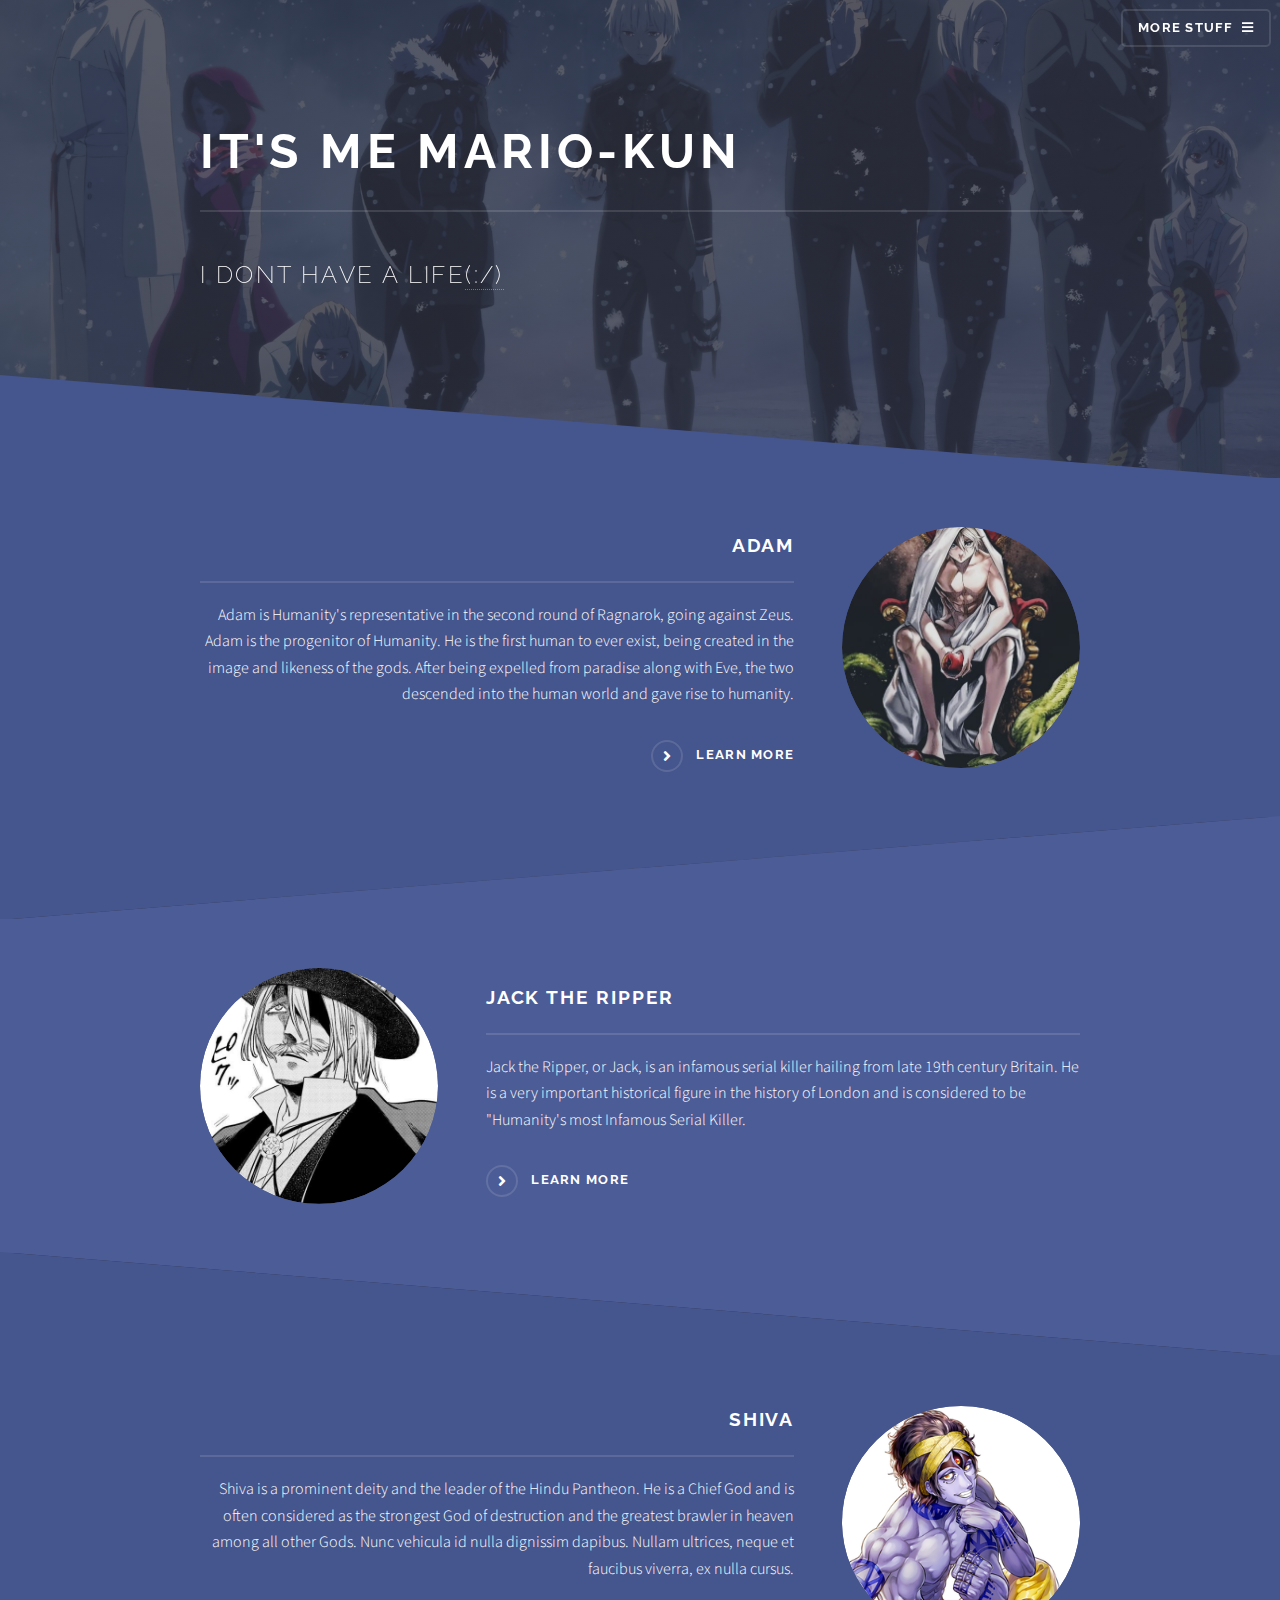
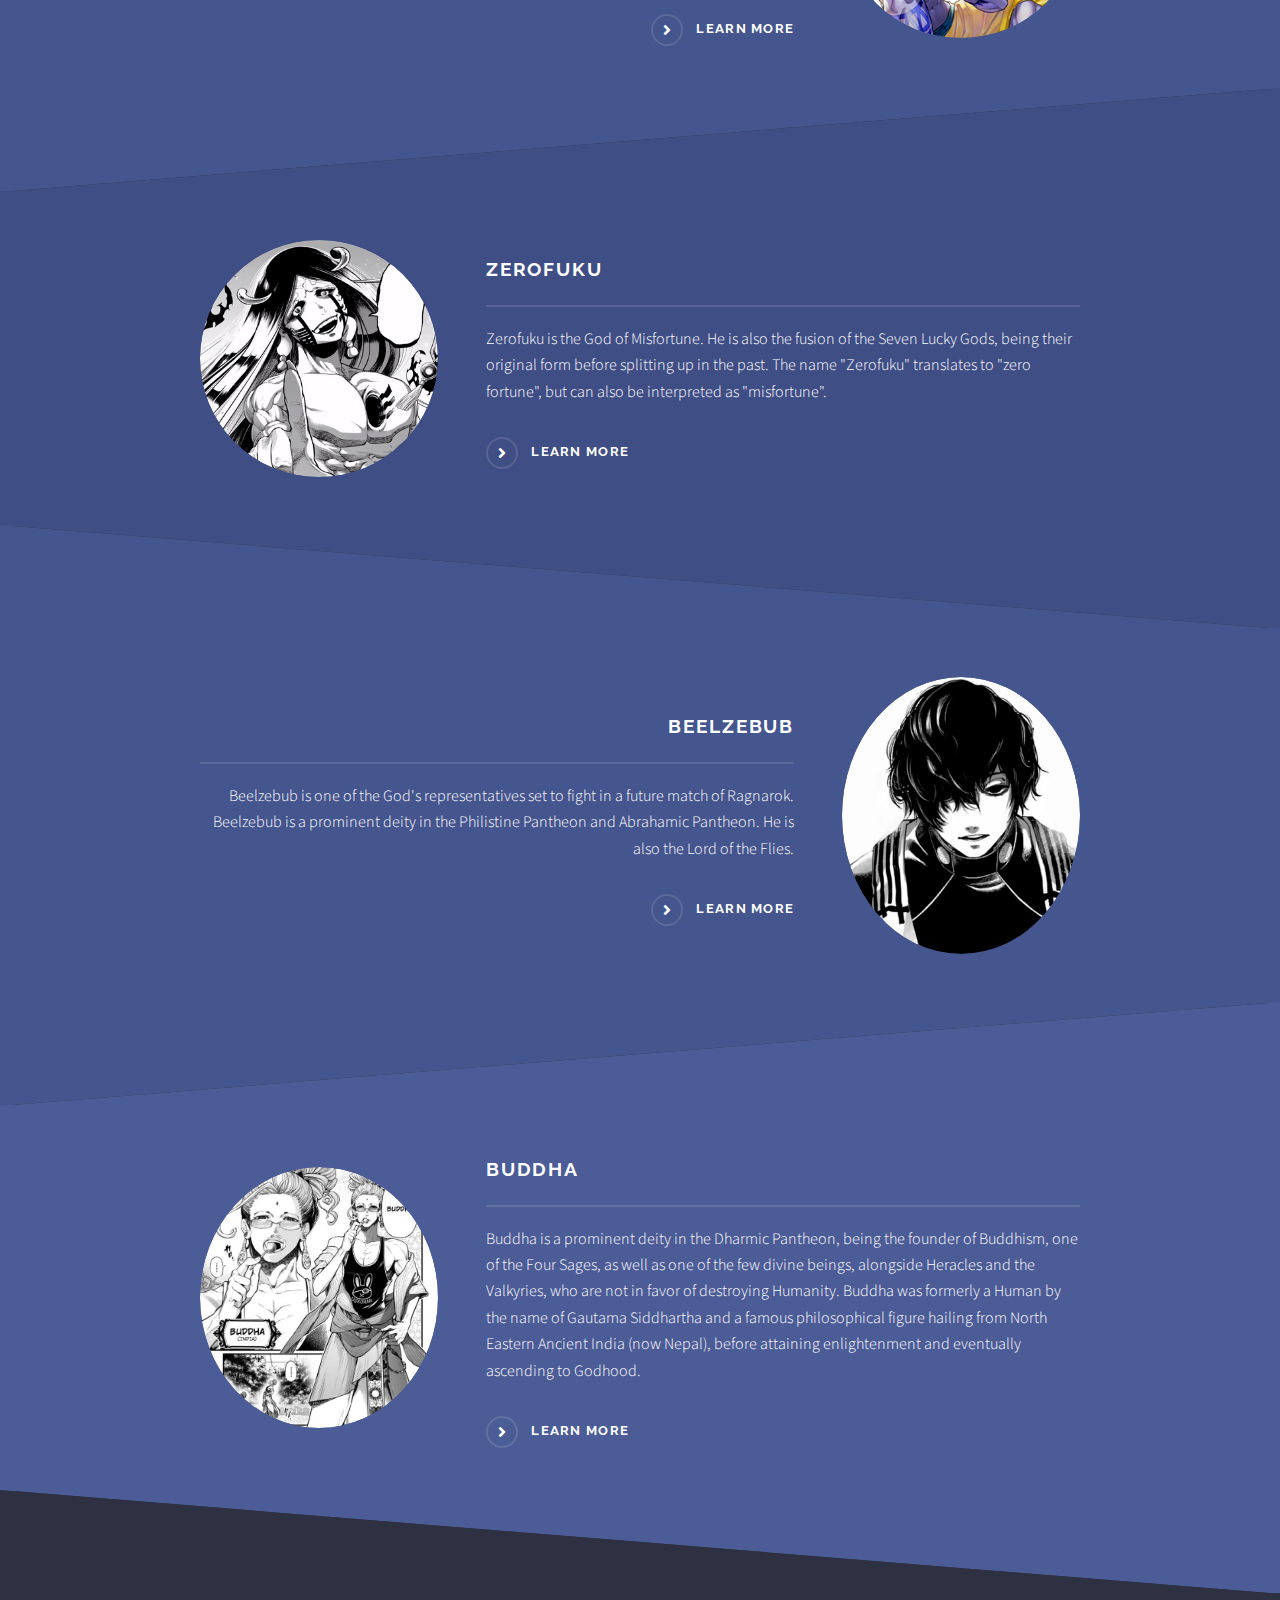
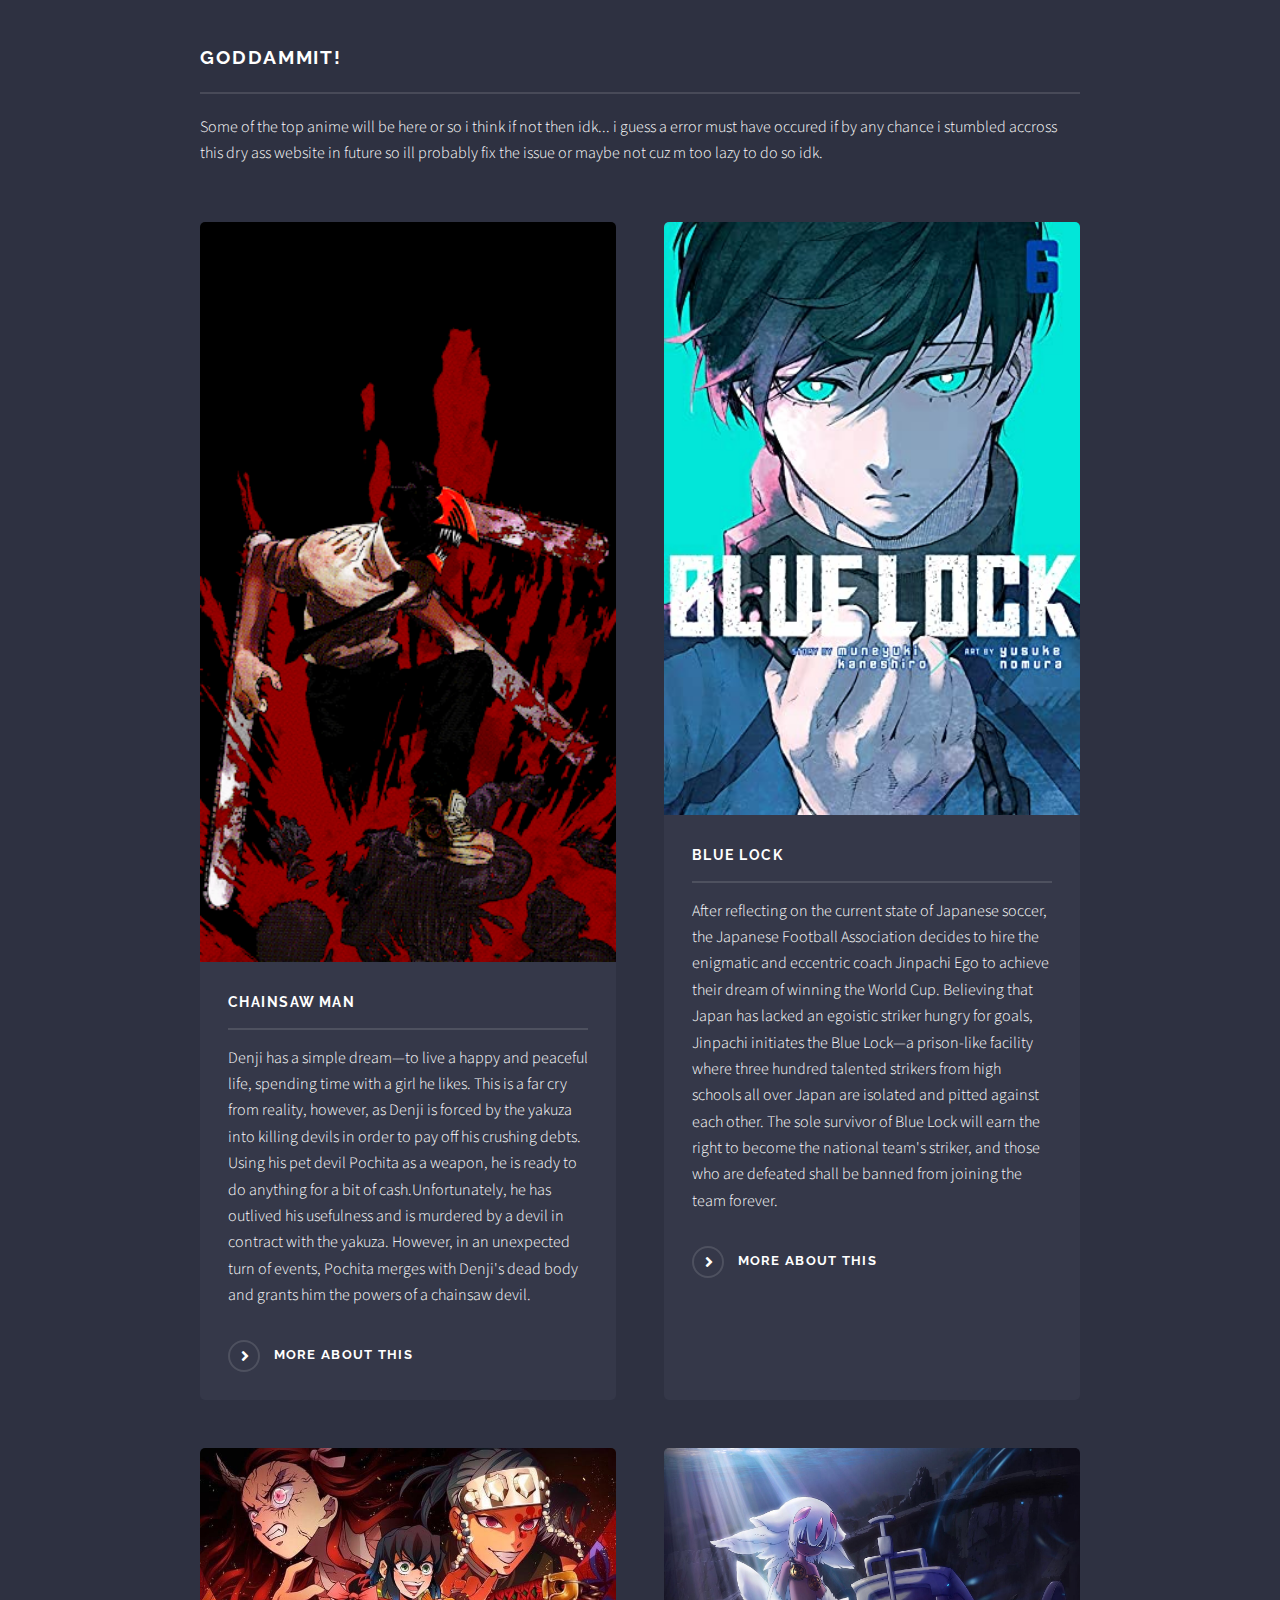
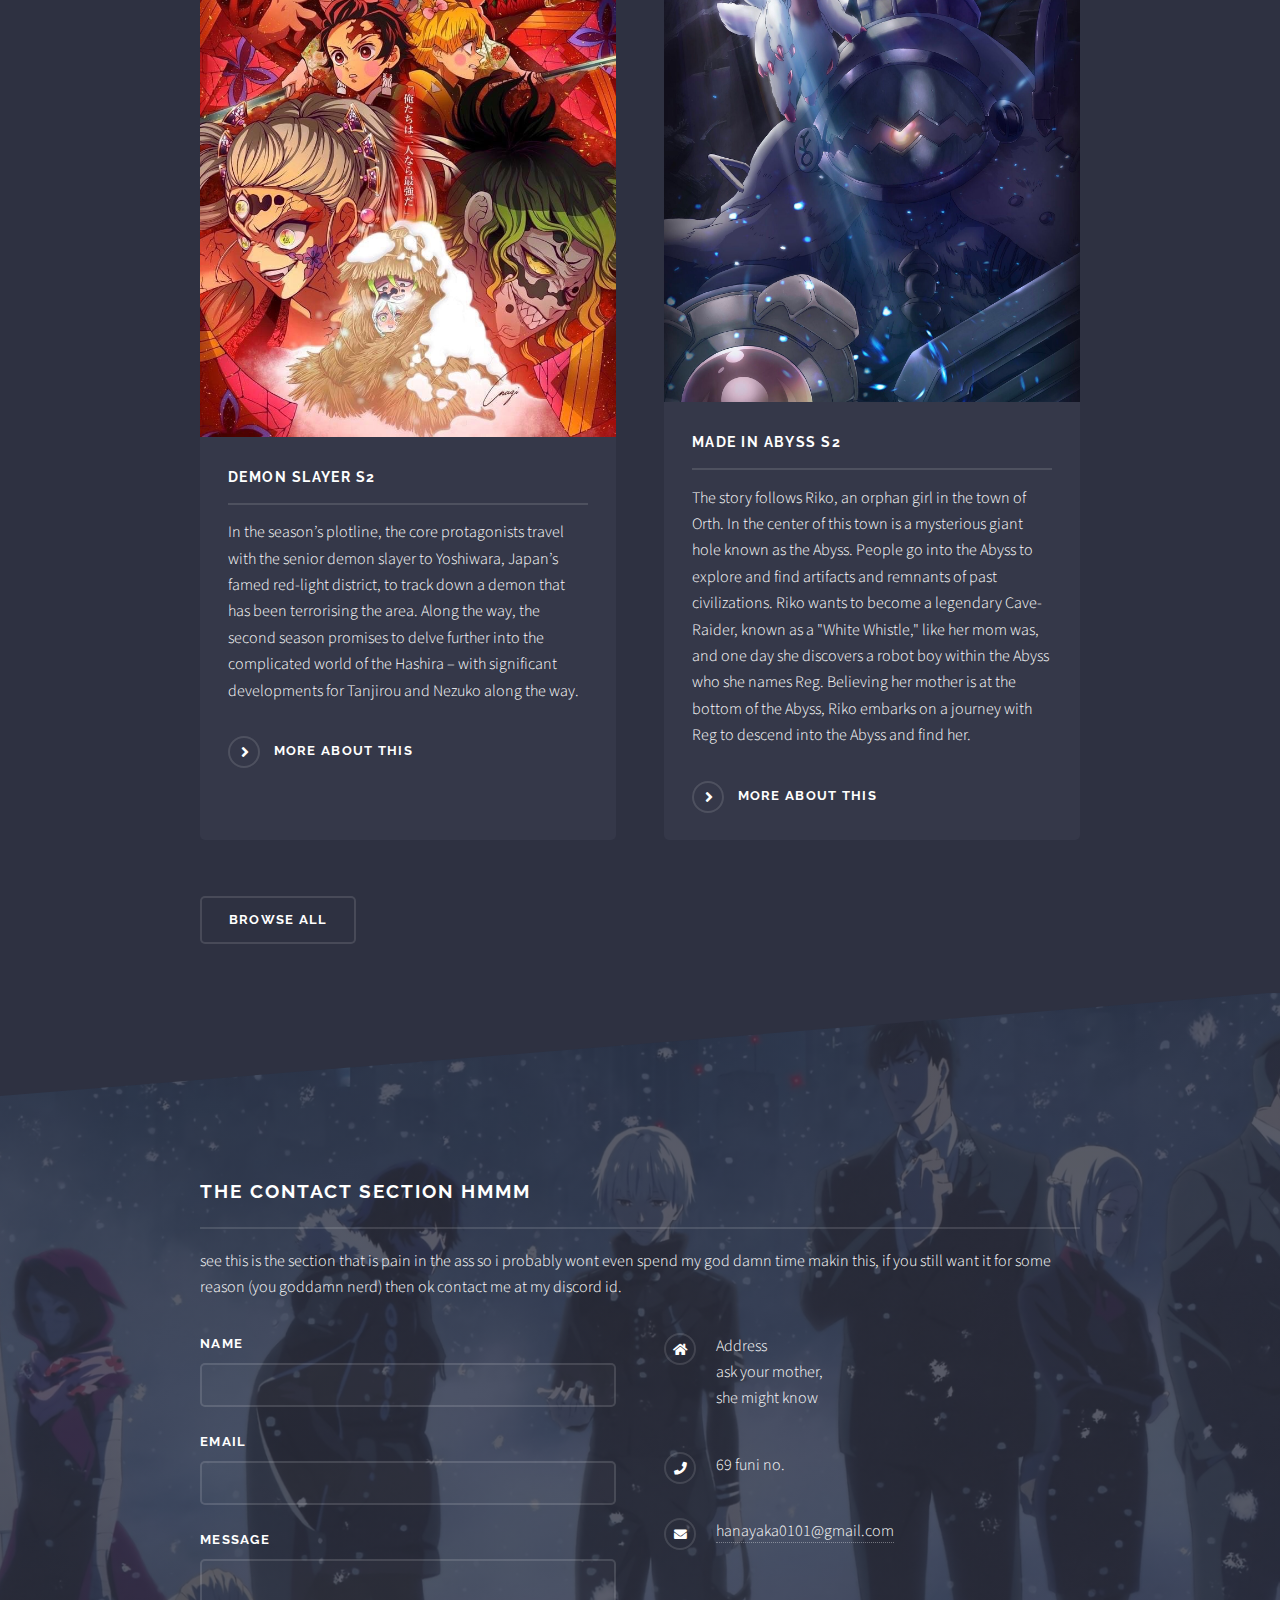
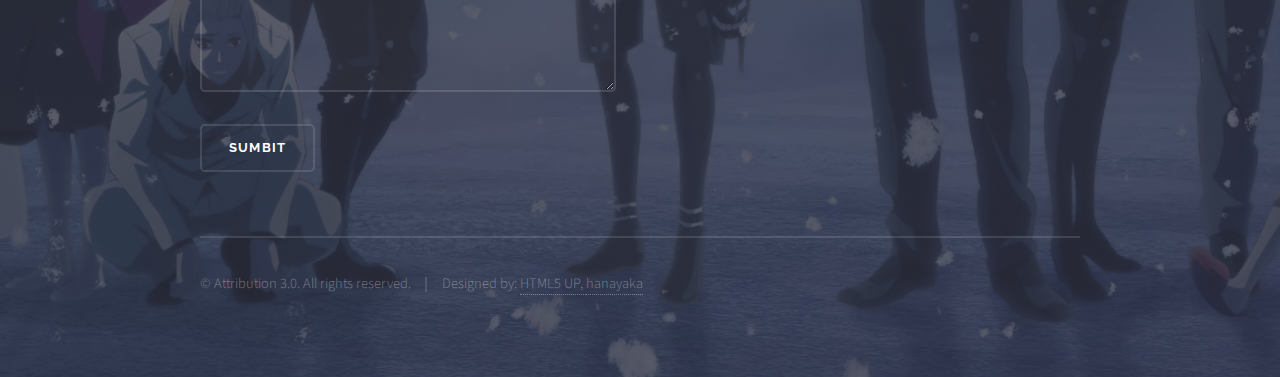
==== commit 67667260: "Update index.html" ====
--- a/index.html
+++ b/index.html
@@ -5,7 +5,7 @@
 <html>
 	<head>
 		<title>WellerHub</title>
-		<link rel="icon" href="images/welp.jpg" type="image/x-icon"
+		<link rel="icon" href="images/welp.jpg" type="image/x-icon">
 		<meta charset="utf-8" />
 		<meta name="viewport" content="width=device-width, initial-scale=1, user-scalable=no" />
 		<link rel="stylesheet" href="assets/css/main.css" />
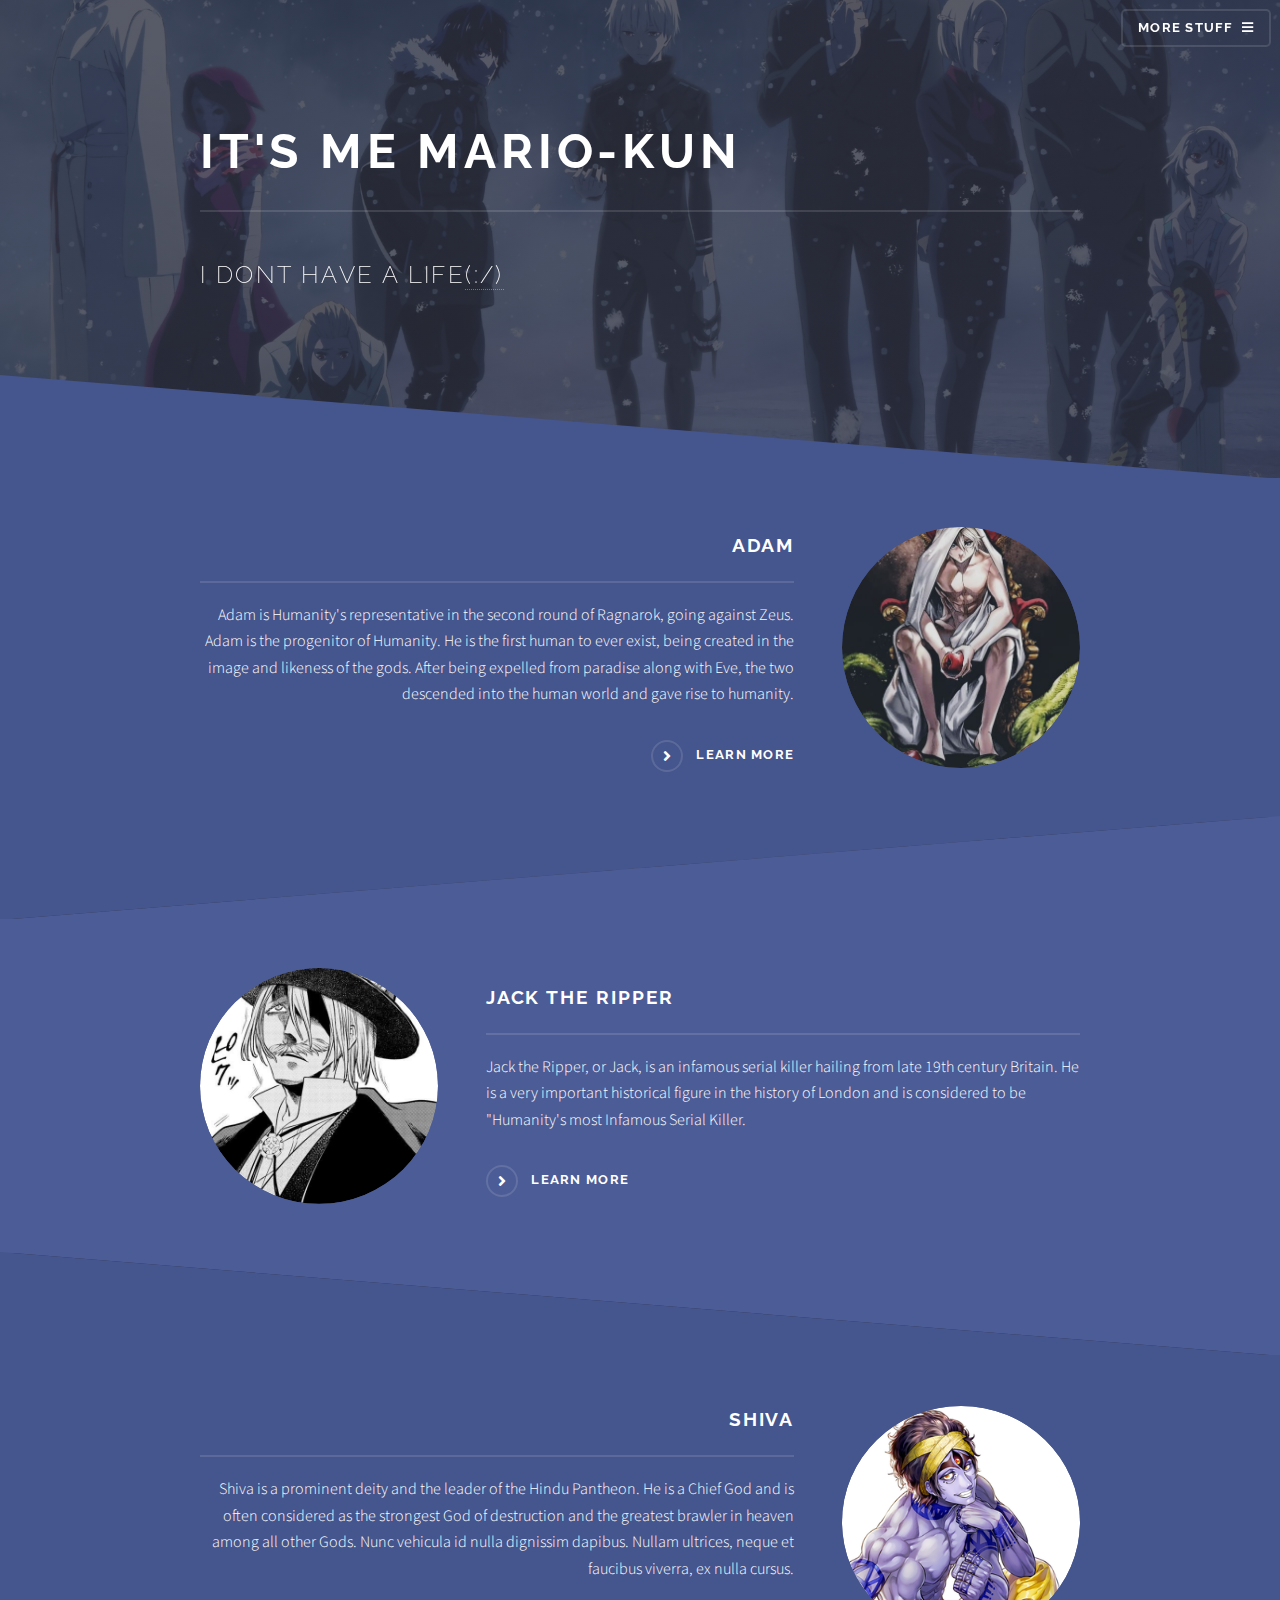
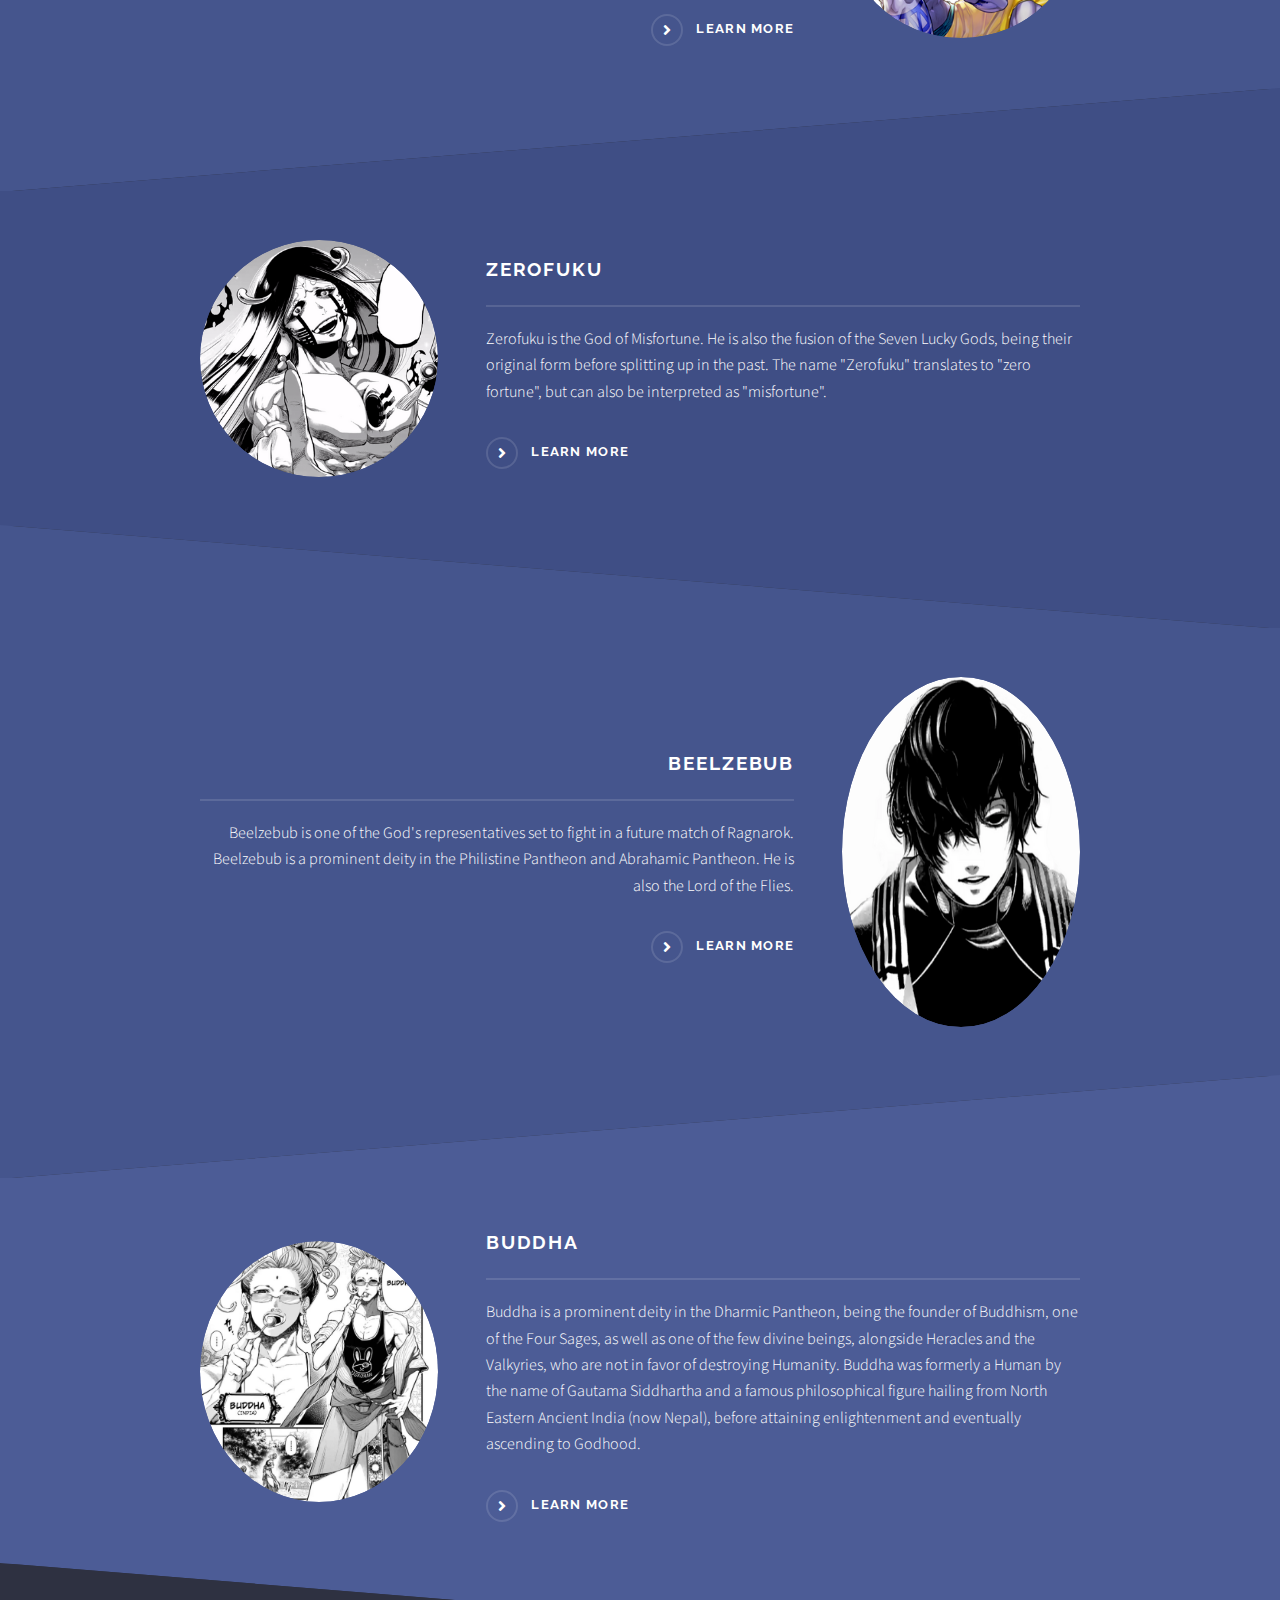
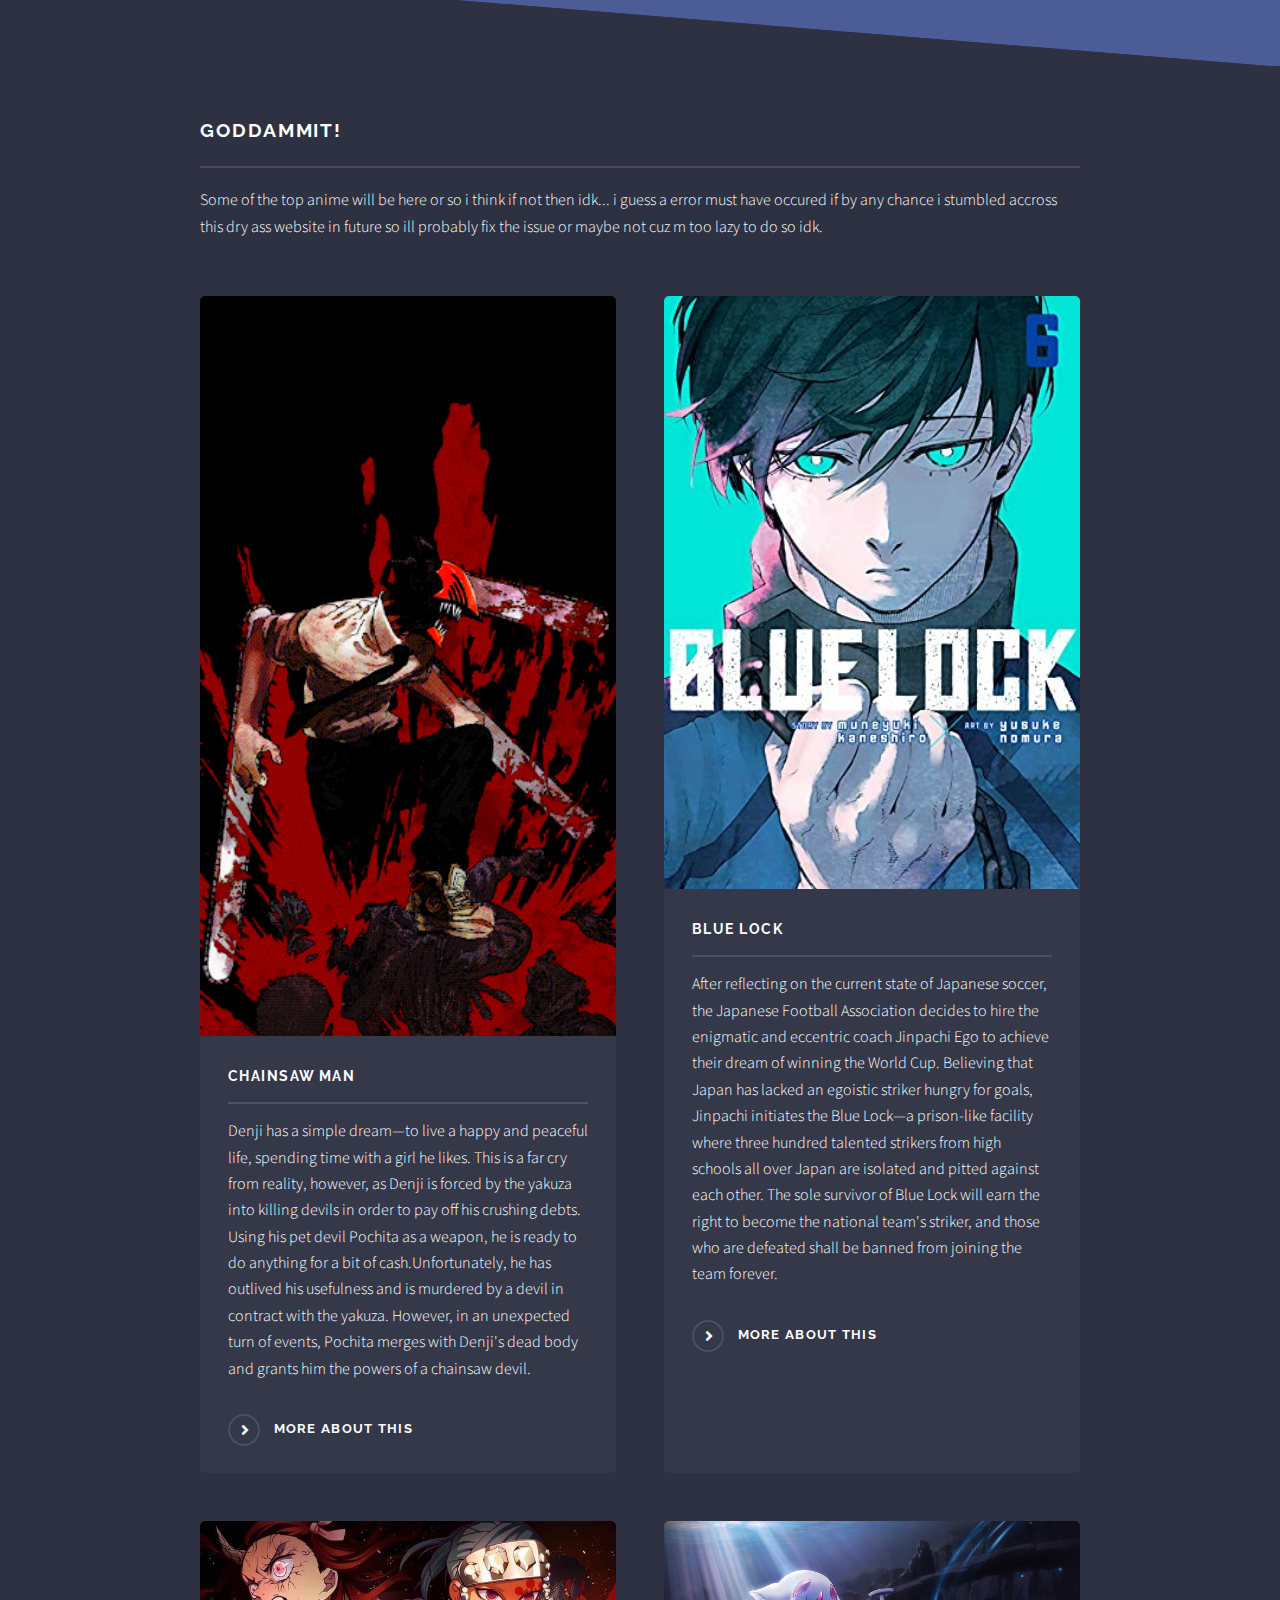
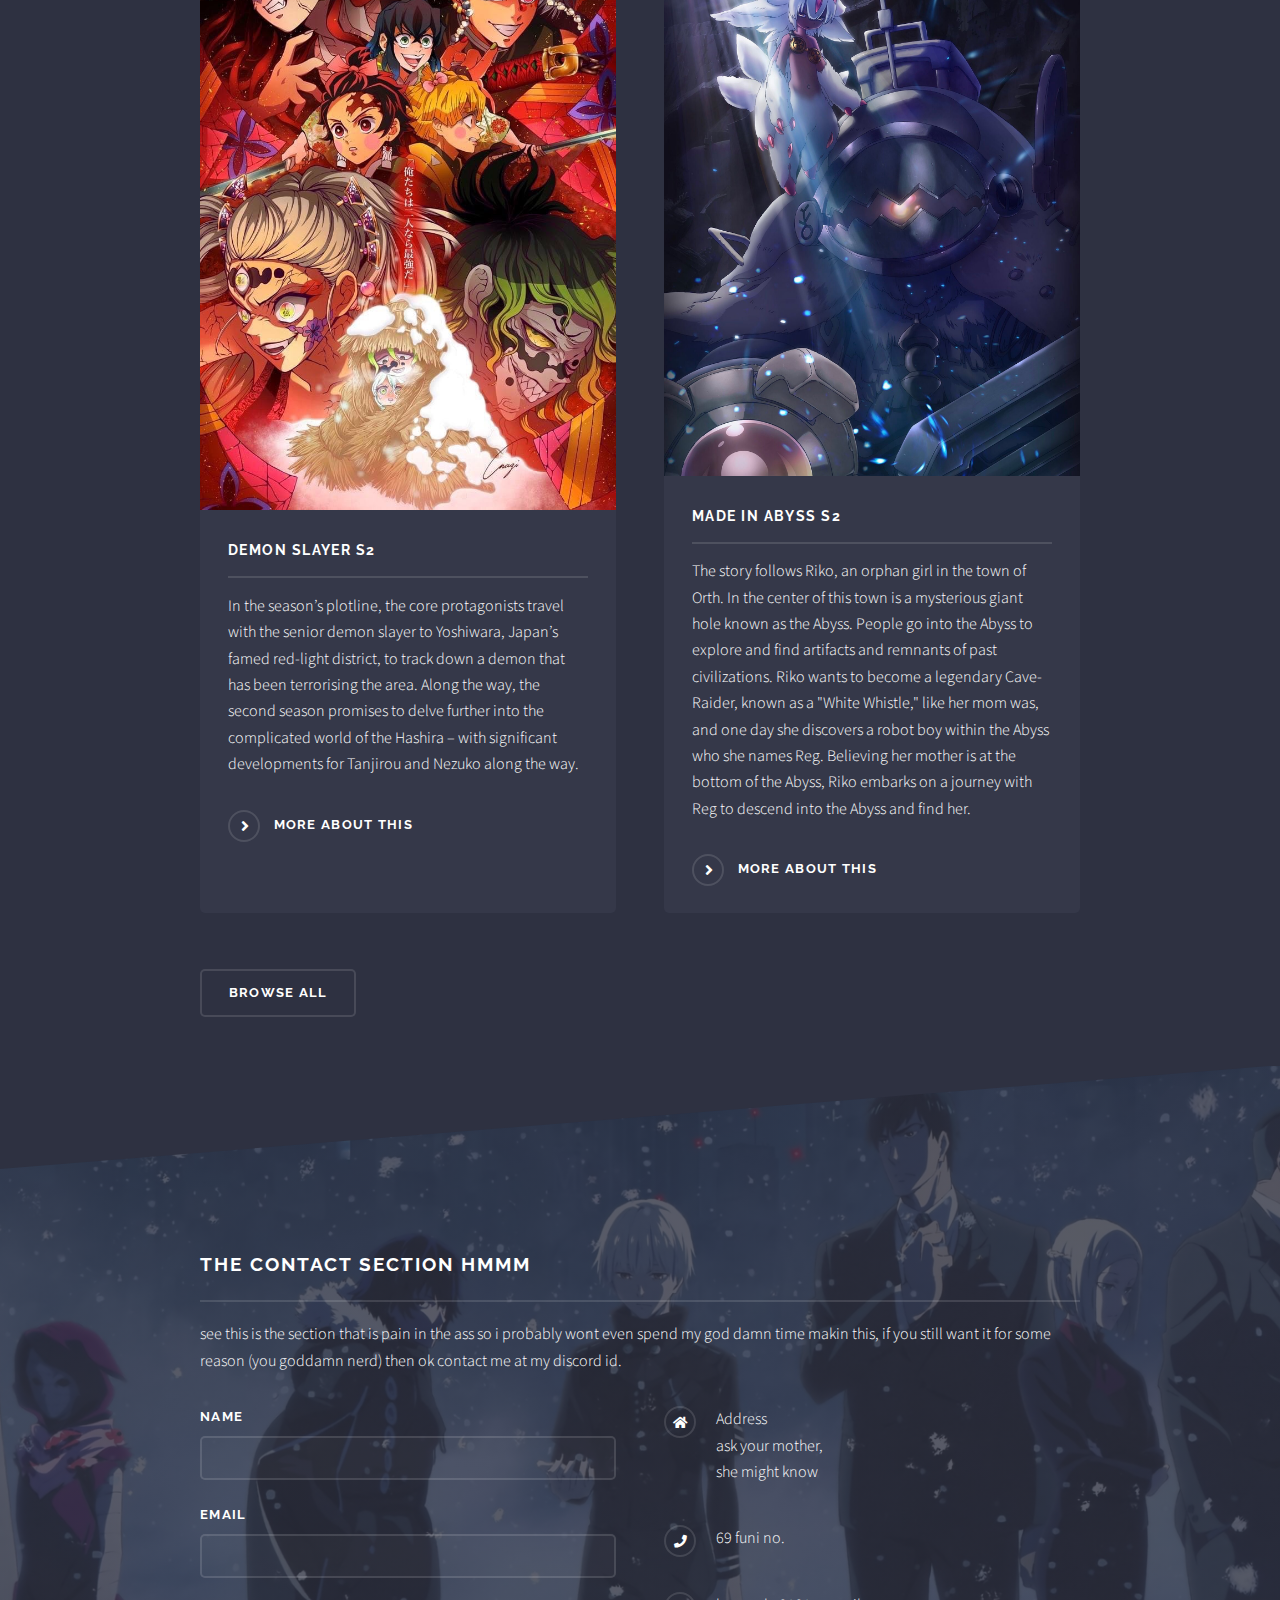
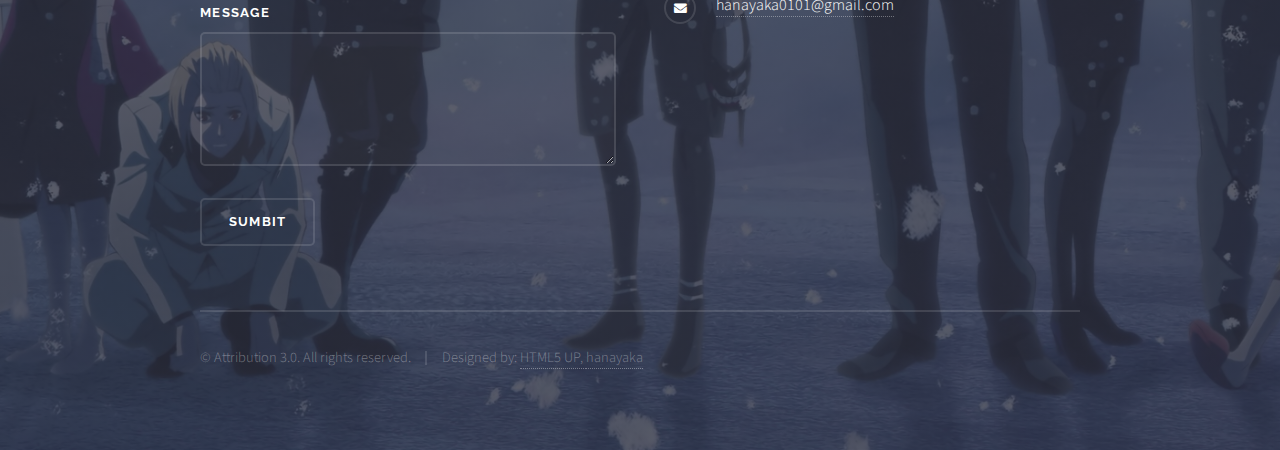
==== commit 5e35cc9e: "Update index.html" ====
--- a/index.html
+++ b/index.html
@@ -5,11 +5,12 @@
 <html>
 	<head>
 		<title>WellerHub</title>
-		<link rel="icon" href="images/welp.jpg" type="image/x-icon">
+		<link rel="icon" href="images/welpp.jpg" type="image/x-icon">
 		<meta charset="utf-8" />
 		<meta name="viewport" content="width=device-width, initial-scale=1, user-scalable=no" />
 		<link rel="stylesheet" href="assets/css/main.css" />
 		<noscript><link rel="stylesheet" href="assets/css/noscript.css" /></noscript>
+		<meta name="google-site-verification" content="MioK-v4r8egeLnmhIgpAiJW7jcDq6mgqu90G4rSFBiY" />
 	</head>
 	<body class="is-preload">
 
@@ -18,7 +19,7 @@
 
 				<!-- Header -->
 					<header id="header" class="alt">
-						<h1><a href="https://www.zoosk.com/date-mix/date-mix/single-life/10-reasons-youre-still-single/#:~:text=5.,to%20put%20yourself%20out%20there.">why are you here?</a></h1>
+						<h1><a href="https://www.zoosk.com/date-mix/date-mix/single-life/10-reasons-youre-still-single/#:~:text=5.,to%20put%20yourself%20out%20there." target="_blank">why are you here?</a></h1>
 						<nav>
 							<a href="#menu">More stuff</a>
 						</nav>
@@ -101,7 +102,7 @@
 
 							<section id="two3" class="wrapper alt spotlight style2">
 								<div class="inner">
-									<a href="https://record-of-ragnarok.fandom.com/wiki/Beelzebub" class="image"><img src="images/Beelzebub.png" alt="" /></a>
+									<a href="https://record-of-ragnarok.fandom.com/wiki/Beelzebub" class="image"><img height="350" src="images/Beelzebub.png" alt="faq" /></a>
 									<div class="content">
 										<h2 class="major">Beelzebub</h2>
 										<p>Beelzebub is one of the God's representatives set to fight in a future match of Ragnarok.
